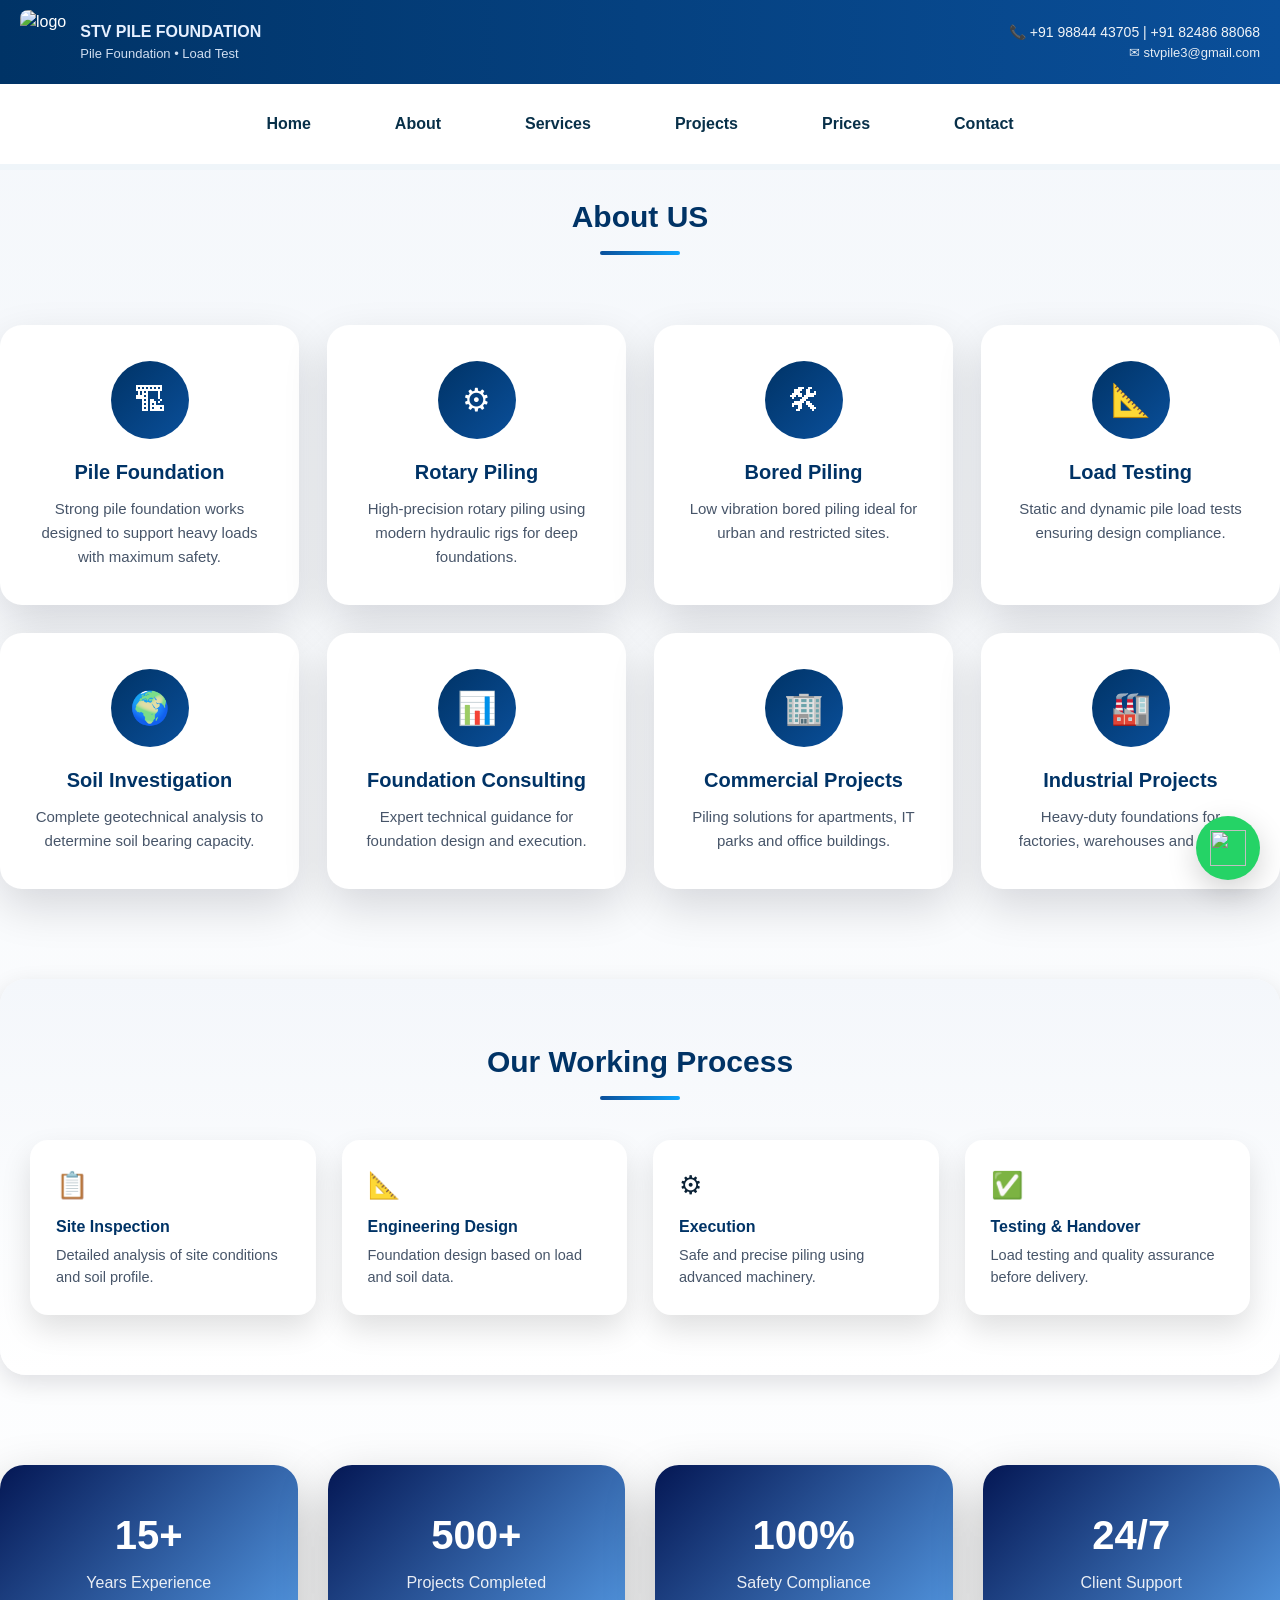
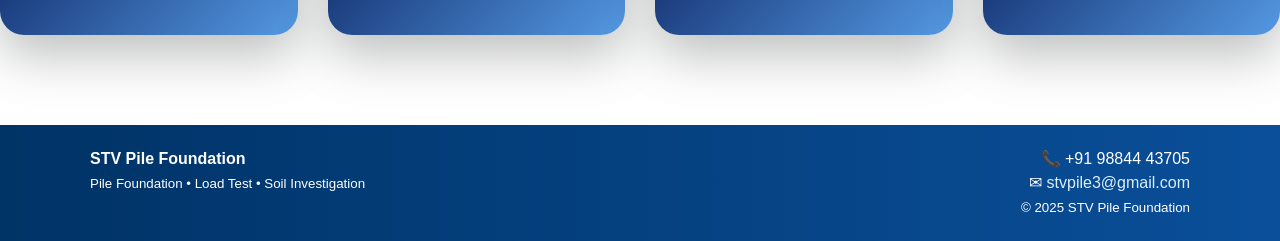
==== about.html @ ae565e9f "Add files via upload" ====
<!DOCTYPE html>
<html lang="en">
<head>
<meta charset="utf-8" />
<meta name="viewport" content="width=device-width,initial-scale=1" />
<title>STV Pile Foundation — Home</title>

<style>
  /* -------- Theme & Reset -------- */
:root{
    --blue-900:#003366;
    --blue-700:#0a4f9a;
    --accent:#0ea5ff;
    --muted:#f4f7fb;
    --card:#ffffff;
    --shadow: 0 8px 24px rgba(2,6,23,0.12);
  }
  *{box-sizing:border-box;margin:0;padding:0}
  body{font-family:Inter, Arial, sans-serif;background:linear-gradient(180deg,var(--muted),#fff);color:#0b2236;line-height:1.5;}
  a{color:inherit}

  /* -------- Topbar & Header (shared) -------- */
  .topbar{
    background:linear-gradient(90deg,var(--blue-900),var(--blue-700));
    color:white;
    padding:10px 20px;
    display:flex;
    justify-content:space-between;
    align-items:center;
    gap:20px;
    box-shadow:var(--shadow);
  }
  .top-left{display:flex;align-items:center;gap:14px}
  .logo{height:64px;width:auto;border-radius:8px;object-fit:contain}
  .top-contact{font-size:14px;opacity:0.95}
  header {
    background:white;
    display:flex;
    flex-direction:row;
    align-items:center;
    justify-content:center;   /* Spread items */
    padding:18px 20px;
    box-shadow:0 6px 0px rgba(139, 205, 221, 0.06);
    gap: 60px;
}

/* COMMON CLASS FOR ALL OTHER HEADERS */
.ab, .se, .pe, .po, .co {
    background:#fafafa;
    display:flex;
    flex-direction:row;
    align-items:center;
    justify-content:left;
    padding:18px 0px;
    box-shadow:0 6px 0px rgba(0,0,0,0.06);
    /* gap: 60px; */
    /* width: calc(100% - 100px); */
    margin: 0 auto; /* centers content */
}


  header .brand { text-align:center; margin-bottom:12px }
  h1{font-size:24px;color:var(--blue-900);letter-spacing:0.4px}
  p.lead{color:#3b556b;margin-top:6px}

  nav.mainnav{display:flex;gap:18px;flex-wrap:wrap}
  nav.mainnav a{
    text-decoration:none;padding:10px 12px;border-radius:8px;font-weight:600;color:#083049;
    transition:all .22s ease;
  }
  nav.mainnav a:hover{background:linear-gradient(90deg,var(--blue-700),var(--blue-900));color:white;box-shadow:0 8px 20px rgba(3,30,66,0.12)}
  /* nav.mainnav a.active{background:var(--blue-900);color:white} */

  /* -------- Footer (shared) -------- */
  footer{background:linear-gradient(90deg,var(--blue-900),var(--blue-700));color:white;padding:22px 18px;margin-top:36px}
  footer .wrap{max-width:1100px;margin:auto;display:flex;justify-content:space-between;gap:20px;flex-wrap:wrap}
  footer a{color:#dbeeff;text-decoration:none}

  /* -------- WhatsApp floating -------- */
  .wa{
    position:fixed;right:20px;bottom:20px;width:64px;height:64px;border-radius:50%;
    display:flex;align-items:center;justify-content:center;background:#25D366;box-shadow:0 10px 30px rgba(0,0,0,0.18);z-index:60;transition:transform .2s;
  }
  .wa:hover{transform:translateY(-6px)}
  .wa img{width:36px;height:36px}

  /* -------- Responsive -------- */
  @media (max-width:880px){
    .hero-overlay{max-width:85%}
    .projects-preview{grid-template-columns:1fr}
    .project-large{height:180px}
  }

  /* -------- small animations -------- */
  .fade-in{opacity:0;transform:translateY(8px);animation:fadeIn .7s forwards}
  @keyframes fadeIn{to{opacity:1;transform:none}}
/* ===== ADVANCED SERVICES PAGE ===== */
.services-hero{
  text-align:center;
  padding: 30px ;
}
.services-hero h2{
  font-size:30px;
  color:var(--blue-900);
}
.services-hero p{
  /* margin-top:12px; */
  font-size:14px;
  color:#475569;
  max-width:700px;
  margin-inline:auto;
}

.services-grid{
  display:grid;
  grid-template-columns:repeat(auto-fit,minmax(250px,1fr));
  gap:28px;
  margin-top:0px;
}

.service-card{
  background:#fff;
  padding:36px 28px;
  border-radius:22px;
  text-align:center;
  box-shadow:0 18px 45px rgba(2,6,23,0.14);
  transition:.4s ease;
}
.service-card:hover{
  transform:translateY(-16px);
  box-shadow:0 30px 70px rgba(2,6,23,0.25);
}

.service-icon{
  width:78px;
  height:78px;
  margin:auto;
  border-radius:50%;
  background:linear-gradient(135deg,var(--blue-900),var(--blue-700));
  display:flex;
  align-items:center;
  justify-content:center;
  font-size:32px;
  color:#fff;
  margin-bottom:18px;
}

.service-card h3{
  font-size:20px;
  color:var(--blue-900);
  margin-bottom:10px;
}
.service-card p{
  font-size:15px;
  color:#475569;
  line-height:1.6;
}
.line{
  width:80px;
  height:4px;
  background:linear-gradient(90deg,#0a4f9a,#0ea5ff);
  margin:12px auto 40px;
  border-radius:10px;
}

/* ===== PROCESS ===== */
.process{
  margin-top:90px;
  background:linear-gradient(180deg,#f4f7fb,#ffffff);
  padding:60px 30px;
  border-radius:26px;
  box-shadow:var(--shadow);
}
.process h3{
  text-align:center;
  font-size:30px;
  color:var(--blue-900);
}
.process-steps{
  display:grid;
  grid-template-columns:repeat(auto-fit,minmax(220px,1fr));
  gap:26px;
  margin-top:40px;
}
.step{
  background:#fff;
  padding:26px;
  border-radius:18px;
  box-shadow:0 14px 30px rgba(0,0,0,.12);
}
.step span{
  font-size:26px;
}
.step h4{
  margin-top:10px;
  color:var(--blue-900);
}
.step p{
  font-size:14.5px;
  margin-top:6px;
  color:#475569;
}

/* ===== STATS ===== */
.stats{
  margin:90px 0;
  display:grid;
  grid-template-columns:repeat(auto-fit,minmax(200px,1fr));
  gap:30px;
  text-align:center;
}
.stat{
  background:linear-gradient(135deg,#041754,#5499e3);
  color:#fff;
  padding:40px 20px;
  border-radius:24px;
  box-shadow:0 20px 50px rgba(0,0,0,.25);
}
.stat h2{
  font-size:40px;
}
.stat p{
  margin-top:6px;
  opacity:.9;
}

</style>
</head>

<body>

 <!-- Topbar -->
  <div class="topbar">
    <div class="top-left">
      <img class="logo" src="Images/logo.png" alt="logo">
      <div style="color:#e6f0ff">
        <div style="font-weight:700">STV PILE FOUNDATION</div>
        <div style="font-size:13px;opacity:.9">Pile Foundation • Load Test</div>
      </div>
    </div>

    <div class="top-contact" style="text-align:right">
      <div>📞 +91 98844 43705 | +91 82486 88068</div>
      <div style="font-size:13px;opacity:.95">✉ stvpile3@gmail.com</div>
    </div>
  </div>

<!-- HEADER -->
<header>
  <nav class="mainnav"><a href="stv.html">Home</a></nav>
  <nav class="mainnav"><a href="about.html">About</a></nav>
  <nav class="mainnav"><a href="service.html">Services</a></nav>
  <nav class="mainnav"><a href="project.html">Projects</a></nav>
  <nav class="mainnav"><a href="price.html">Prices</a></nav>
  <nav class="mainnav"><a href="contact.html">Contact</a></nav>
</header>

<main class="main">

  <section class="services-hero">
    <h2>About US</h2>
    <div class="line"></div>
  
  </section>

  <section class="services-grid">
    <div class="service-card">
      <div class="service-icon">🏗</div>
      <h3>Pile Foundation</h3>
      <p>Strong pile foundation works designed to support heavy loads
      with maximum safety.</p>
    </div>

    <div class="service-card">
      <div class="service-icon">⚙</div>
      <h3>Rotary Piling</h3>
      <p>High-precision rotary piling using modern hydraulic rigs
      for deep foundations.</p>
    </div>

    <div class="service-card">
      <div class="service-icon">🛠</div>
      <h3>Bored Piling</h3>
      <p>Low vibration bored piling ideal for urban and restricted sites.</p>
    </div>

    <div class="service-card">
      <div class="service-icon">📐</div>
      <h3>Load Testing</h3>
      <p>Static and dynamic pile load tests ensuring design compliance.</p>
    </div>

    <div class="service-card">
      <div class="service-icon">🌍</div>
      <h3>Soil Investigation</h3>
      <p>Complete geotechnical analysis to determine soil bearing capacity.</p>
    </div>

    <div class="service-card">
      <div class="service-icon">📊</div>
      <h3>Foundation Consulting</h3>
      <p>Expert technical guidance for foundation design and execution.</p>
    </div>

    <div class="service-card">
      <div class="service-icon">🏢</div>
      <h3>Commercial Projects</h3>
      <p>Piling solutions for apartments, IT parks and office buildings.</p>
    </div>

    <div class="service-card">
      <div class="service-icon">🏭</div>
      <h3>Industrial Projects</h3>
      <p>Heavy-duty foundations for factories, warehouses and plants.</p>
    </div>
  </section>

  <section class="process">
    <h3>Our Working Process</h3>
    <div class="line"></div>
    <div class="process-steps">
      <div class="step">
        <span>📋</span>
        <h4>Site Inspection</h4>
        <p>Detailed analysis of site conditions and soil profile.</p>
      </div>
      <div class="step">
        <span>📐</span>
        <h4>Engineering Design</h4>
        <p>Foundation design based on load and soil data.</p>
      </div>
      <div class="step">
        <span>⚙</span>
        <h4>Execution</h4>
        <p>Safe and precise piling using advanced machinery.</p>
      </div>
      <div class="step">
        <span>✅</span>
        <h4>Testing & Handover</h4>
        <p>Load testing and quality assurance before delivery.</p>
      </div>
    </div>
  </section>

  <section class="stats">
    <div class="stat">
      <h2>15+</h2>
      <p>Years Experience</p>
    </div>
    <div class="stat">
      <h2>500+</h2>
      <p>Projects Completed</p>
    </div>
    <div class="stat">
      <h2>100%</h2>
      <p>Safety Compliance</p>
    </div>
    <div class="stat">
      <h2>24/7</h2>
      <p>Client Support</p>
    </div>
  </section>


</main>


<!-- FOOTER -->
<footer>
  <div class="wrap">
    <div>
      <strong>STV Pile Foundation</strong><br>
      <small>Pile Foundation • Load Test • Soil Investigation</small>
    </div>
    <div style="text-align:right">
      📞 +91 98844 43705<br>
      ✉ <a href="mailto:stvpile3@gmail.com">stvpile3@gmail.com</a><br>
      <small>© 2025 STV Pile Foundation</small>
    </div>
  </div>
</footer>

<!-- WHATSAPP -->
<a class="wa" href="https://wa.me/919884443705" target="_blank">
  <img src="https://upload.wikimedia.org/wikipedia/commons/6/6b/WhatsApp.svg">
</a>

</body>
</html>
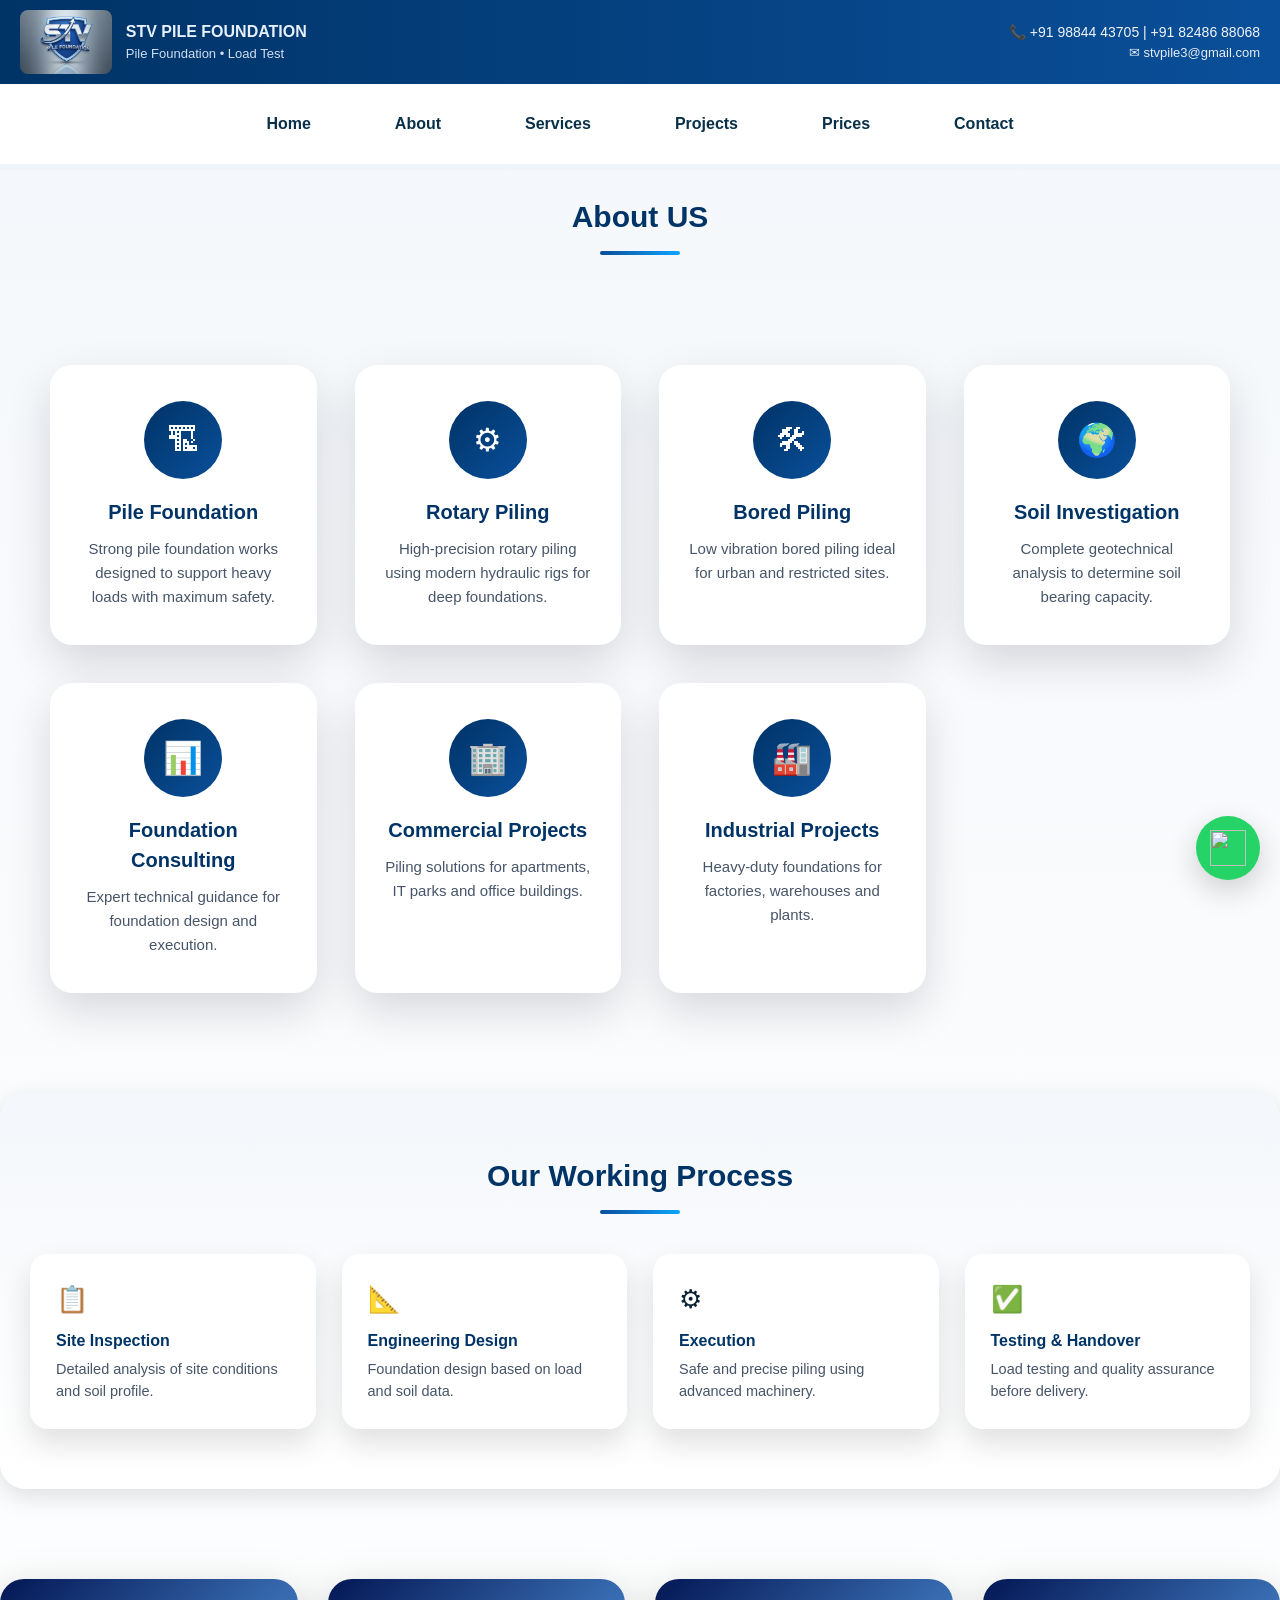
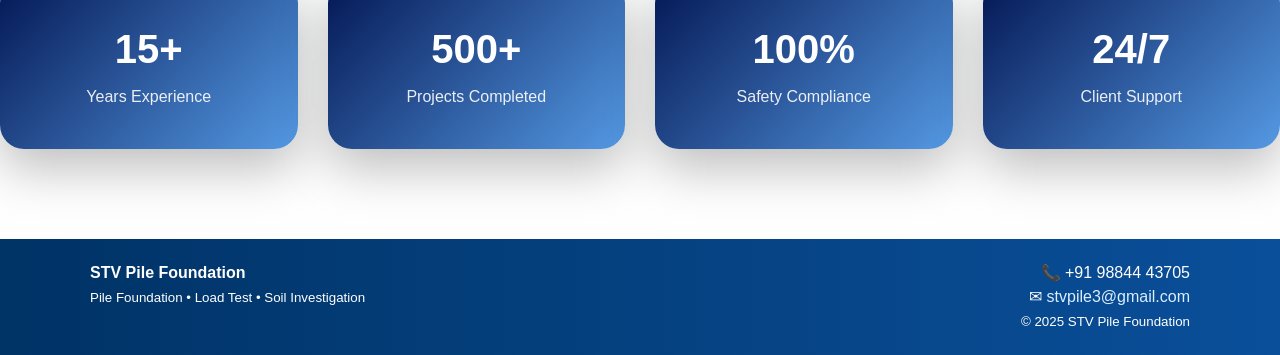
==== commit 2194828b: "final" ====
--- a/about.html
+++ b/about.html
@@ -113,9 +113,12 @@
 
 .services-grid{
   display:grid;
-  grid-template-columns:repeat(auto-fit,minmax(250px,1fr));
-  gap:28px;
   margin-top:0px;
+  max-width:1200px;
+  margin:30px auto;
+  grid-template-columns:repeat(auto-fit,minmax(220px,1fr));
+  gap:38px;
+  padding:10px;
 }
 
 .service-card{
@@ -232,7 +235,7 @@
  <!-- Topbar -->
   <div class="topbar">
     <div class="top-left">
-      <img class="logo" src="Images/logo.png" alt="logo">
+      <img class="logo" src="logo.png" alt="logo">
       <div style="color:#e6f0ff">
         <div style="font-weight:700">STV PILE FOUNDATION</div>
         <div style="font-size:13px;opacity:.9">Pile Foundation • Load Test</div>
@@ -247,7 +250,7 @@
 
 <!-- HEADER -->
 <header>
-  <nav class="mainnav"><a href="stv.html">Home</a></nav>
+  <nav class="mainnav"><a href="index.html">Home</a></nav>
   <nav class="mainnav"><a href="about.html">About</a></nav>
   <nav class="mainnav"><a href="service.html">Services</a></nav>
   <nav class="mainnav"><a href="project.html">Projects</a></nav>
@@ -282,12 +285,6 @@
       <div class="service-icon">🛠</div>
       <h3>Bored Piling</h3>
       <p>Low vibration bored piling ideal for urban and restricted sites.</p>
-    </div>
-
-    <div class="service-card">
-      <div class="service-icon">📐</div>
-      <h3>Load Testing</h3>
-      <p>Static and dynamic pile load tests ensuring design compliance.</p>
     </div>
 
     <div class="service-card">
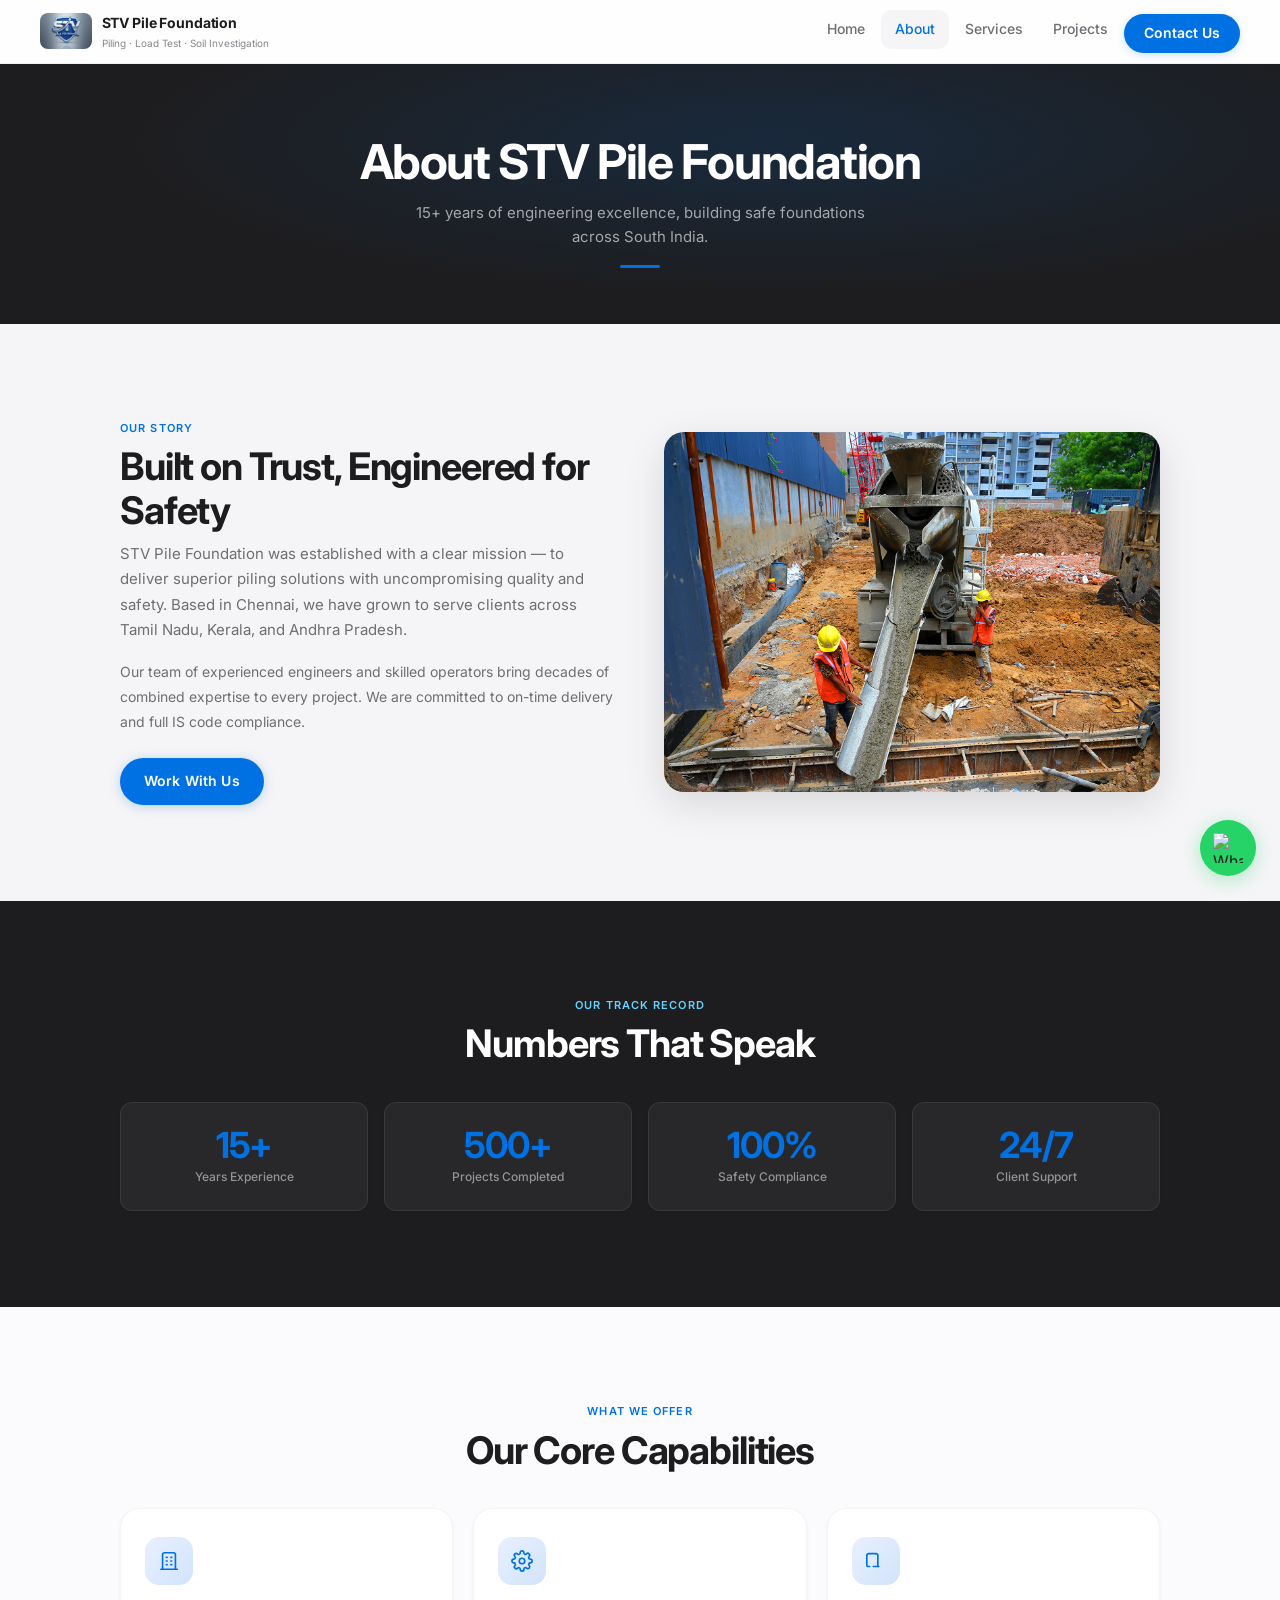
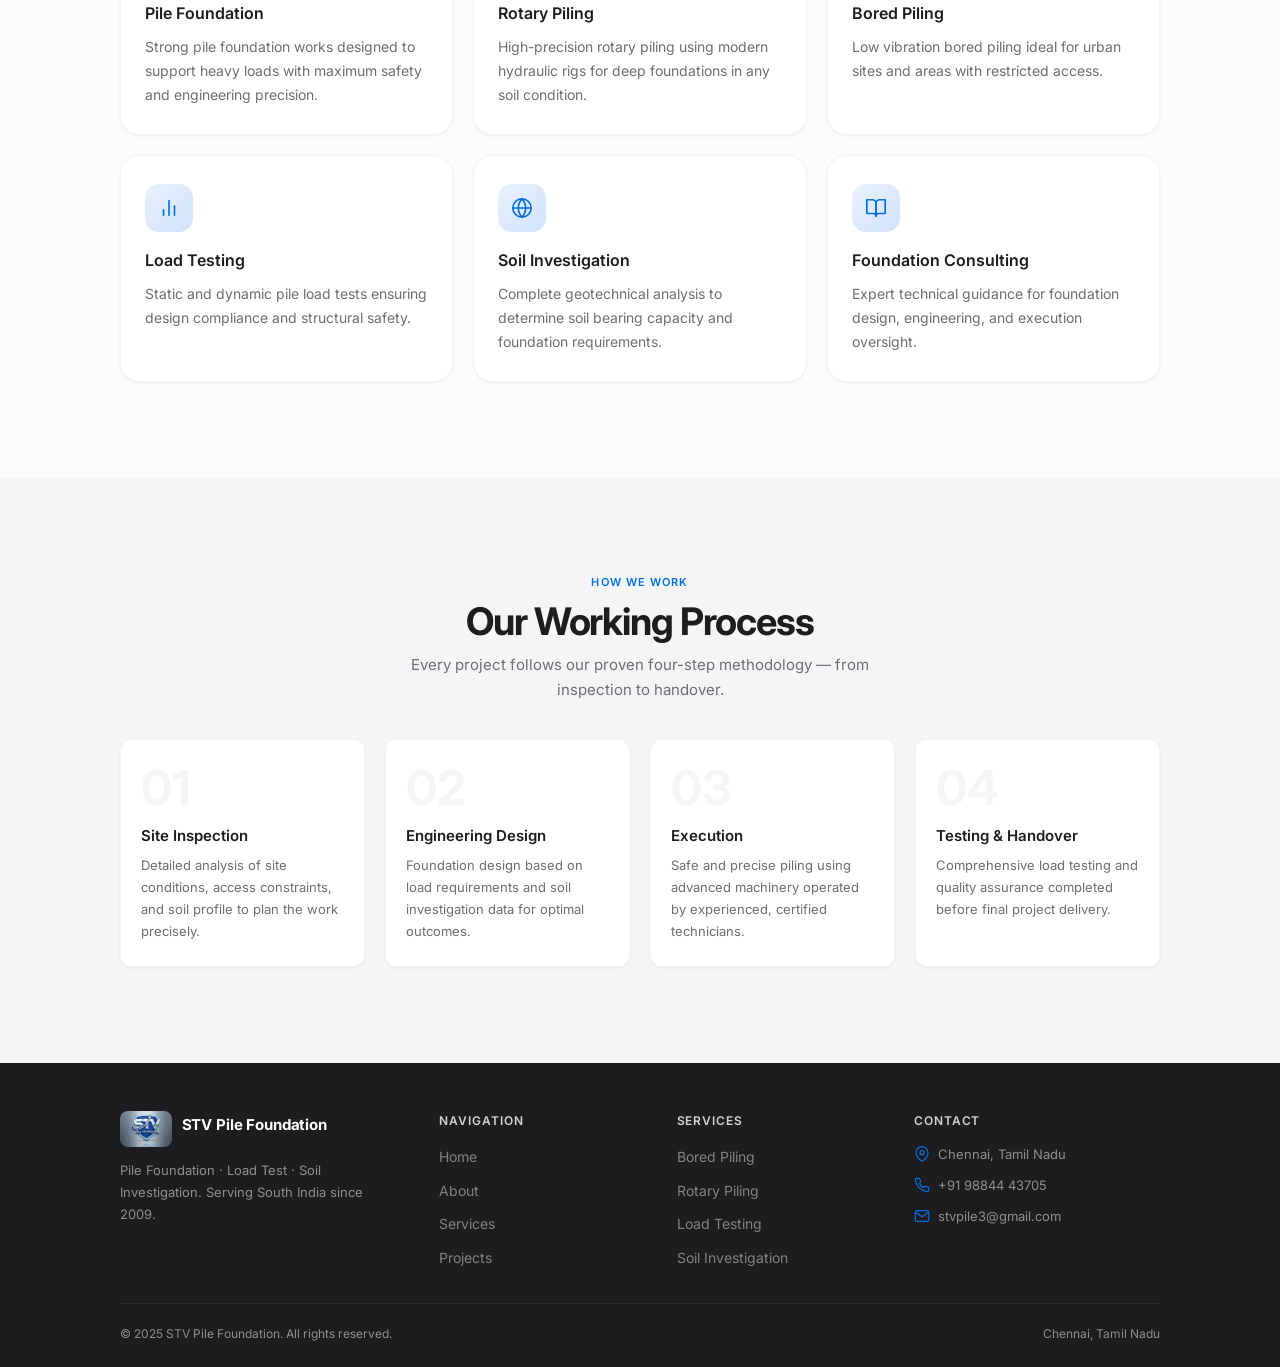
==== commit 292d67ee: "Initial commit" ====
--- a/about.html
+++ b/about.html
@@ -1,386 +1,139 @@
-<!DOCTYPE html>
-<html lang="en">
-<head>
-<meta charset="utf-8" />
-<meta name="viewport" content="width=device-width,initial-scale=1" />
-<title>STV Pile Foundation — Home</title>
-
-<style>
-  /* -------- Theme & Reset -------- */
-:root{
-    --blue-900:#003366;
-    --blue-700:#0a4f9a;
-    --accent:#0ea5ff;
-    --muted:#f4f7fb;
-    --card:#ffffff;
-    --shadow: 0 8px 24px rgba(2,6,23,0.12);
-  }
-  *{box-sizing:border-box;margin:0;padding:0}
-  body{font-family:Inter, Arial, sans-serif;background:linear-gradient(180deg,var(--muted),#fff);color:#0b2236;line-height:1.5;}
-  a{color:inherit}
-
-  /* -------- Topbar & Header (shared) -------- */
-  .topbar{
-    background:linear-gradient(90deg,var(--blue-900),var(--blue-700));
-    color:white;
-    padding:10px 20px;
-    display:flex;
-    justify-content:space-between;
-    align-items:center;
-    gap:20px;
-    box-shadow:var(--shadow);
-  }
-  .top-left{display:flex;align-items:center;gap:14px}
-  .logo{height:64px;width:auto;border-radius:8px;object-fit:contain}
-  .top-contact{font-size:14px;opacity:0.95}
-  header {
-    background:white;
-    display:flex;
-    flex-direction:row;
-    align-items:center;
-    justify-content:center;   /* Spread items */
-    padding:18px 20px;
-    box-shadow:0 6px 0px rgba(139, 205, 221, 0.06);
-    gap: 60px;
-}
-
-/* COMMON CLASS FOR ALL OTHER HEADERS */
-.ab, .se, .pe, .po, .co {
-    background:#fafafa;
-    display:flex;
-    flex-direction:row;
-    align-items:center;
-    justify-content:left;
-    padding:18px 0px;
-    box-shadow:0 6px 0px rgba(0,0,0,0.06);
-    /* gap: 60px; */
-    /* width: calc(100% - 100px); */
-    margin: 0 auto; /* centers content */
-}
-
-
-  header .brand { text-align:center; margin-bottom:12px }
-  h1{font-size:24px;color:var(--blue-900);letter-spacing:0.4px}
-  p.lead{color:#3b556b;margin-top:6px}
-
-  nav.mainnav{display:flex;gap:18px;flex-wrap:wrap}
-  nav.mainnav a{
-    text-decoration:none;padding:10px 12px;border-radius:8px;font-weight:600;color:#083049;
-    transition:all .22s ease;
-  }
-  nav.mainnav a:hover{background:linear-gradient(90deg,var(--blue-700),var(--blue-900));color:white;box-shadow:0 8px 20px rgba(3,30,66,0.12)}
-  /* nav.mainnav a.active{background:var(--blue-900);color:white} */
-
-  /* -------- Footer (shared) -------- */
-  footer{background:linear-gradient(90deg,var(--blue-900),var(--blue-700));color:white;padding:22px 18px;margin-top:36px}
-  footer .wrap{max-width:1100px;margin:auto;display:flex;justify-content:space-between;gap:20px;flex-wrap:wrap}
-  footer a{color:#dbeeff;text-decoration:none}
-
-  /* -------- WhatsApp floating -------- */
-  .wa{
-    position:fixed;right:20px;bottom:20px;width:64px;height:64px;border-radius:50%;
-    display:flex;align-items:center;justify-content:center;background:#25D366;box-shadow:0 10px 30px rgba(0,0,0,0.18);z-index:60;transition:transform .2s;
-  }
-  .wa:hover{transform:translateY(-6px)}
-  .wa img{width:36px;height:36px}
-
-  /* -------- Responsive -------- */
-  @media (max-width:880px){
-    .hero-overlay{max-width:85%}
-    .projects-preview{grid-template-columns:1fr}
-    .project-large{height:180px}
-  }
-
-  /* -------- small animations -------- */
-  .fade-in{opacity:0;transform:translateY(8px);animation:fadeIn .7s forwards}
-  @keyframes fadeIn{to{opacity:1;transform:none}}
-/* ===== ADVANCED SERVICES PAGE ===== */
-.services-hero{
-  text-align:center;
-  padding: 30px ;
-}
-.services-hero h2{
-  font-size:30px;
-  color:var(--blue-900);
-}
-.services-hero p{
-  /* margin-top:12px; */
-  font-size:14px;
-  color:#475569;
-  max-width:700px;
-  margin-inline:auto;
-}
-
-.services-grid{
-  display:grid;
-  margin-top:0px;
-  max-width:1200px;
-  margin:30px auto;
-  grid-template-columns:repeat(auto-fit,minmax(220px,1fr));
-  gap:38px;
-  padding:10px;
-}
-
-.service-card{
-  background:#fff;
-  padding:36px 28px;
-  border-radius:22px;
-  text-align:center;
-  box-shadow:0 18px 45px rgba(2,6,23,0.14);
-  transition:.4s ease;
-}
-.service-card:hover{
-  transform:translateY(-16px);
-  box-shadow:0 30px 70px rgba(2,6,23,0.25);
-}
-
-.service-icon{
-  width:78px;
-  height:78px;
-  margin:auto;
-  border-radius:50%;
-  background:linear-gradient(135deg,var(--blue-900),var(--blue-700));
-  display:flex;
-  align-items:center;
-  justify-content:center;
-  font-size:32px;
-  color:#fff;
-  margin-bottom:18px;
-}
-
-.service-card h3{
-  font-size:20px;
-  color:var(--blue-900);
-  margin-bottom:10px;
-}
-.service-card p{
-  font-size:15px;
-  color:#475569;
-  line-height:1.6;
-}
-.line{
-  width:80px;
-  height:4px;
-  background:linear-gradient(90deg,#0a4f9a,#0ea5ff);
-  margin:12px auto 40px;
-  border-radius:10px;
-}
-
-/* ===== PROCESS ===== */
-.process{
-  margin-top:90px;
-  background:linear-gradient(180deg,#f4f7fb,#ffffff);
-  padding:60px 30px;
-  border-radius:26px;
-  box-shadow:var(--shadow);
-}
-.process h3{
-  text-align:center;
-  font-size:30px;
-  color:var(--blue-900);
-}
-.process-steps{
-  display:grid;
-  grid-template-columns:repeat(auto-fit,minmax(220px,1fr));
-  gap:26px;
-  margin-top:40px;
-}
-.step{
-  background:#fff;
-  padding:26px;
-  border-radius:18px;
-  box-shadow:0 14px 30px rgba(0,0,0,.12);
-}
-.step span{
-  font-size:26px;
-}
-.step h4{
-  margin-top:10px;
-  color:var(--blue-900);
-}
-.step p{
-  font-size:14.5px;
-  margin-top:6px;
-  color:#475569;
-}
-
-/* ===== STATS ===== */
-.stats{
-  margin:90px 0;
-  display:grid;
-  grid-template-columns:repeat(auto-fit,minmax(200px,1fr));
-  gap:30px;
-  text-align:center;
-}
-.stat{
-  background:linear-gradient(135deg,#041754,#5499e3);
-  color:#fff;
-  padding:40px 20px;
-  border-radius:24px;
-  box-shadow:0 20px 50px rgba(0,0,0,.25);
-}
-.stat h2{
-  font-size:40px;
-}
-.stat p{
-  margin-top:6px;
-  opacity:.9;
-}
-
-</style>
-</head>
-
-<body>
-
- <!-- Topbar -->
-  <div class="topbar">
-    <div class="top-left">
-      <img class="logo" src="logo.png" alt="logo">
-      <div style="color:#e6f0ff">
-        <div style="font-weight:700">STV PILE FOUNDATION</div>
-        <div style="font-size:13px;opacity:.9">Pile Foundation • Load Test</div>
-      </div>
-    </div>
-
-    <div class="top-contact" style="text-align:right">
-      <div>📞 +91 98844 43705 | +91 82486 88068</div>
-      <div style="font-size:13px;opacity:.95">✉ stvpile3@gmail.com</div>
-    </div>
-  </div>
-
-<!-- HEADER -->
-<header>
-  <nav class="mainnav"><a href="index.html">Home</a></nav>
-  <nav class="mainnav"><a href="about.html">About</a></nav>
-  <nav class="mainnav"><a href="service.html">Services</a></nav>
-  <nav class="mainnav"><a href="project.html">Projects</a></nav>
-  <nav class="mainnav"><a href="price.html">Prices</a></nav>
-  <nav class="mainnav"><a href="contact.html">Contact</a></nav>
-</header>
-
-<main class="main">
-
-  <section class="services-hero">
-    <h2>About US</h2>
-    <div class="line"></div>
-  
-  </section>
-
-  <section class="services-grid">
-    <div class="service-card">
-      <div class="service-icon">🏗</div>
-      <h3>Pile Foundation</h3>
-      <p>Strong pile foundation works designed to support heavy loads
-      with maximum safety.</p>
-    </div>
-
-    <div class="service-card">
-      <div class="service-icon">⚙</div>
-      <h3>Rotary Piling</h3>
-      <p>High-precision rotary piling using modern hydraulic rigs
-      for deep foundations.</p>
-    </div>
-
-    <div class="service-card">
-      <div class="service-icon">🛠</div>
-      <h3>Bored Piling</h3>
-      <p>Low vibration bored piling ideal for urban and restricted sites.</p>
-    </div>
-
-    <div class="service-card">
-      <div class="service-icon">🌍</div>
-      <h3>Soil Investigation</h3>
-      <p>Complete geotechnical analysis to determine soil bearing capacity.</p>
-    </div>
-
-    <div class="service-card">
-      <div class="service-icon">📊</div>
-      <h3>Foundation Consulting</h3>
-      <p>Expert technical guidance for foundation design and execution.</p>
-    </div>
-
-    <div class="service-card">
-      <div class="service-icon">🏢</div>
-      <h3>Commercial Projects</h3>
-      <p>Piling solutions for apartments, IT parks and office buildings.</p>
-    </div>
-
-    <div class="service-card">
-      <div class="service-icon">🏭</div>
-      <h3>Industrial Projects</h3>
-      <p>Heavy-duty foundations for factories, warehouses and plants.</p>
-    </div>
-  </section>
-
-  <section class="process">
-    <h3>Our Working Process</h3>
-    <div class="line"></div>
-    <div class="process-steps">
-      <div class="step">
-        <span>📋</span>
-        <h4>Site Inspection</h4>
-        <p>Detailed analysis of site conditions and soil profile.</p>
-      </div>
-      <div class="step">
-        <span>📐</span>
-        <h4>Engineering Design</h4>
-        <p>Foundation design based on load and soil data.</p>
-      </div>
-      <div class="step">
-        <span>⚙</span>
-        <h4>Execution</h4>
-        <p>Safe and precise piling using advanced machinery.</p>
-      </div>
-      <div class="step">
-        <span>✅</span>
-        <h4>Testing & Handover</h4>
-        <p>Load testing and quality assurance before delivery.</p>
-      </div>
-    </div>
-  </section>
-
-  <section class="stats">
-    <div class="stat">
-      <h2>15+</h2>
-      <p>Years Experience</p>
-    </div>
-    <div class="stat">
-      <h2>500+</h2>
-      <p>Projects Completed</p>
-    </div>
-    <div class="stat">
-      <h2>100%</h2>
-      <p>Safety Compliance</p>
-    </div>
-    <div class="stat">
-      <h2>24/7</h2>
-      <p>Client Support</p>
-    </div>
-  </section>
-
-
-</main>
-
-
-<!-- FOOTER -->
-<footer>
-  <div class="wrap">
-    <div>
-      <strong>STV Pile Foundation</strong><br>
-      <small>Pile Foundation • Load Test • Soil Investigation</small>
-    </div>
-    <div style="text-align:right">
-      📞 +91 98844 43705<br>
-      ✉ <a href="mailto:stvpile3@gmail.com">stvpile3@gmail.com</a><br>
-      <small>© 2025 STV Pile Foundation</small>
-    </div>
-  </div>
-</footer>
-
-<!-- WHATSAPP -->
-<a class="wa" href="https://wa.me/919884443705" target="_blank">
-  <img src="https://upload.wikimedia.org/wikipedia/commons/6/6b/WhatsApp.svg">
-</a>
-
-</body>
-</html>
+<!DOCTYPE html>
+<html lang="en">
+<head>
+<meta charset="utf-8"/>
+<meta name="viewport" content="width=device-width,initial-scale=1"/>
+<title>About STV Pile Foundation | Experienced Piling Contractors Since 2009</title>
+<meta name="description" content="Learn about STV Pile Foundation — 15+ years of expertise in pile foundation, load testing & soil investigation. 500+ projects completed across Tamil Nadu, Kerala & Andhra Pradesh."/>
+<meta name="keywords" content="about STV pile foundation, piling company Chennai, experienced piling contractor, foundation engineering company Tamil Nadu, pile foundation specialists South India"/>
+<meta name="robots" content="index, follow"/>
+<link rel="canonical" href="https://stvpile.in/about.html"/>
+<meta property="og:title" content="About STV Pile Foundation | Experienced Piling Contractors Since 2009"/>
+<meta property="og:description" content="15+ years of expertise in pile foundation, load testing & soil investigation. 500+ projects completed across South India."/>
+<meta property="og:image" content="https://stvpile.in/Images/logo.png"/>
+<meta property="og:url" content="https://stvpile.in/about.html"/>
+<meta property="og:type" content="website"/>
+<link rel="icon" type="image/png" href="Images/logo.png"/>
+<link rel="apple-touch-icon" href="Images/logo.png"/>
+<link rel="preconnect" href="https://fonts.googleapis.com"/>
+<link rel="preconnect" href="https://fonts.gstatic.com" crossorigin/>
+<link rel="stylesheet" href="style.css"/>
+</head>
+<body>
+
+<nav class="navbar">
+  <a href="index.html" class="nav-brand">
+    <img class="nav-logo" src="Images/logo.png" alt="STV Pile Foundation Logo"/>
+    <div><div class="nav-name">STV Pile Foundation</div><div class="nav-sub">Piling · Load Test · Soil Investigation</div></div>
+  </a>
+  <ul class="mainnav" id="mainnav">
+    <li><a href="index.html">Home</a></li>
+    <li><a href="about.html" class="active">About</a></li>
+    <li><a href="service.html">Services</a></li>
+    <li><a href="project.html">Projects</a></li>
+    <li><a href="contact.html" class="nav-cta">Contact Us</a></li>
+  </ul>
+  <button class="mobile-menu-btn" id="menuBtn" aria-label="Toggle menu"><span></span><span></span><span></span></button>
+</nav>
+
+<div class="page-banner">
+  <h1>About STV Pile Foundation</h1>
+  <p>15+ years of engineering excellence, building safe foundations across South India.</p>
+  <div class="banner-line"></div>
+</div>
+
+<!-- About Intro -->
+<section class="section section-alt">
+  <div class="container">
+    <div class="about-grid anim">
+      <div>
+        <div class="section-label">Our Story</div>
+        <h2 class="section-title">Built on Trust, Engineered for Safety</h2>
+        <p class="section-sub" style="max-width:100%">STV Pile Foundation was established with a clear mission — to deliver superior piling solutions with uncompromising quality and safety. Based in Chennai, we have grown to serve clients across Tamil Nadu, Kerala, and Andhra Pradesh.</p>
+        <p style="margin-top:16px;color:var(--text-2);font-size:14px;line-height:1.8">Our team of experienced engineers and skilled operators bring decades of combined expertise to every project. We are committed to on-time delivery and full IS code compliance.</p>
+        <div style="margin-top:24px">
+          <a href="contact.html" class="btn btn-primary">Work With Us</a>
+        </div>
+      </div>
+      <div class="about-img">
+        <img src="imgg1.jpg" alt="STV Pile Foundation team at work on a piling project site"/>
+      </div>
+    </div>
+  </div>
+</section>
+
+<!-- Stats -->
+<section class="section section-dark">
+  <div class="container">
+    <div class="section-head centered anim">
+      <div class="section-label">Our Track Record</div>
+      <h2 class="section-title">Numbers That Speak</h2>
+    </div>
+    <div class="stats-row">
+      <div class="stat-card anim" style="background:rgba(255,255,255,.05);border-color:rgba(255,255,255,.08)"><div class="num">15+</div><div class="lbl" style="color:rgba(255,255,255,.5)">Years Experience</div></div>
+      <div class="stat-card anim" style="background:rgba(255,255,255,.05);border-color:rgba(255,255,255,.08);animation-delay:.06s"><div class="num">500+</div><div class="lbl" style="color:rgba(255,255,255,.5)">Projects Completed</div></div>
+      <div class="stat-card anim" style="background:rgba(255,255,255,.05);border-color:rgba(255,255,255,.08);animation-delay:.12s"><div class="num">100%</div><div class="lbl" style="color:rgba(255,255,255,.5)">Safety Compliance</div></div>
+      <div class="stat-card anim" style="background:rgba(255,255,255,.05);border-color:rgba(255,255,255,.08);animation-delay:.18s"><div class="num">24/7</div><div class="lbl" style="color:rgba(255,255,255,.5)">Client Support</div></div>
+    </div>
+  </div>
+</section>
+
+<!-- Capabilities -->
+<section class="section">
+  <div class="container">
+    <div class="section-head centered anim">
+      <div class="section-label">What We Offer</div>
+      <h2 class="section-title">Our Core Capabilities</h2>
+    </div>
+    <div class="services-grid">
+      <div class="service-card anim"><div class="svc-icon"><svg viewBox="0 0 24 24"><path d="M3 21h18M9 8h1M9 12h1M9 16h1M14 8h1M14 12h1M14 16h1M5 21V5a2 2 0 012-2h10a2 2 0 012 2v16"/></svg></div><h3>Pile Foundation</h3><p>Strong pile foundation works designed to support heavy loads with maximum safety and engineering precision.</p></div>
+      <div class="service-card anim" style="animation-delay:.05s"><div class="svc-icon"><svg viewBox="0 0 24 24"><circle cx="12" cy="12" r="3"/><path d="M19.4 15a1.65 1.65 0 00.33 1.82l.06.06a2 2 0 010 2.83 2 2 0 01-2.83 0l-.06-.06a1.65 1.65 0 00-1.82-.33 1.65 1.65 0 00-1 1.51V21a2 2 0 01-4 0v-.09A1.65 1.65 0 009 19.4a1.65 1.65 0 00-1.82.33l-.06.06a2 2 0 01-2.83-2.83l.06-.06A1.65 1.65 0 004.68 15a1.65 1.65 0 00-1.51-1H3a2 2 0 010-4h.09A1.65 1.65 0 004.6 9a1.65 1.65 0 00-.33-1.82l-.06-.06a2 2 0 012.83-2.83l.06.06A1.65 1.65 0 009 4.68a1.65 1.65 0 001-1.51V3a2 2 0 014 0v.09a1.65 1.65 0 001 1.51 1.65 1.65 0 001.82-.33l.06-.06a2 2 0 012.83 2.83l-.06.06A1.65 1.65 0 0019.4 9a1.65 1.65 0 001.51 1H21a2 2 0 010 4h-.09a1.65 1.65 0 00-1.51 1z"/></svg></div><h3>Rotary Piling</h3><p>High-precision rotary piling using modern hydraulic rigs for deep foundations in any soil condition.</p></div>
+      <div class="service-card anim" style="animation-delay:.1s"><div class="svc-icon"><svg viewBox="0 0 24 24"><path d="M14 18V6a2 2 0 00-2-2H4a2 2 0 00-2 2v11a1 1 0 001 1h2"/><path d="M15 18H9"/></svg></div><h3>Bored Piling</h3><p>Low vibration bored piling ideal for urban sites and areas with restricted access.</p></div>
+      <div class="service-card anim" style="animation-delay:.15s"><div class="svc-icon"><svg viewBox="0 0 24 24"><line x1="18" y1="20" x2="18" y2="10"/><line x1="12" y1="20" x2="12" y2="4"/><line x1="6" y1="20" x2="6" y2="14"/></svg></div><h3>Load Testing</h3><p>Static and dynamic pile load tests ensuring design compliance and structural safety.</p></div>
+      <div class="service-card anim" style="animation-delay:.2s"><div class="svc-icon"><svg viewBox="0 0 24 24"><circle cx="12" cy="12" r="10"/><line x1="2" y1="12" x2="22" y2="12"/><path d="M12 2a15.3 15.3 0 014 10 15.3 15.3 0 01-4 10 15.3 15.3 0 01-4-10 15.3 15.3 0 014-10z"/></svg></div><h3>Soil Investigation</h3><p>Complete geotechnical analysis to determine soil bearing capacity and foundation requirements.</p></div>
+      <div class="service-card anim" style="animation-delay:.25s"><div class="svc-icon"><svg viewBox="0 0 24 24"><path d="M2 3h6a4 4 0 014 4v14a3 3 0 00-3-3H2z"/><path d="M22 3h-6a4 4 0 00-4 4v14a3 3 0 013-3h7z"/></svg></div><h3>Foundation Consulting</h3><p>Expert technical guidance for foundation design, engineering, and execution oversight.</p></div>
+    </div>
+  </div>
+</section>
+
+<!-- Process -->
+<section class="section section-alt">
+  <div class="container">
+    <div class="section-head centered anim">
+      <div class="section-label">How We Work</div>
+      <h2 class="section-title">Our Working Process</h2>
+      <p class="section-sub">Every project follows our proven four-step methodology — from inspection to handover.</p>
+    </div>
+    <div class="steps-grid">
+      <div class="step-card anim"><div class="step-num">01</div><h4>Site Inspection</h4><p>Detailed analysis of site conditions, access constraints, and soil profile to plan the work precisely.</p></div>
+      <div class="step-card anim" style="animation-delay:.06s"><div class="step-num">02</div><h4>Engineering Design</h4><p>Foundation design based on load requirements and soil investigation data for optimal outcomes.</p></div>
+      <div class="step-card anim" style="animation-delay:.12s"><div class="step-num">03</div><h4>Execution</h4><p>Safe and precise piling using advanced machinery operated by experienced, certified technicians.</p></div>
+      <div class="step-card anim" style="animation-delay:.18s"><div class="step-num">04</div><h4>Testing & Handover</h4><p>Comprehensive load testing and quality assurance completed before final project delivery.</p></div>
+    </div>
+  </div>
+</section>
+
+<!-- Footer -->
+<footer>
+  <div class="container">
+    <div class="footer-grid">
+      <div class="footer-brand"><div class="nav-brand" style="margin-bottom:12px"><img class="nav-logo" src="Images/logo.png" alt="STV Logo"/><div><div class="nav-name">STV Pile Foundation</div></div></div><p>Pile Foundation · Load Test · Soil Investigation. Serving South India since 2009.</p></div>
+      <div><h4>Navigation</h4><ul class="footer-links"><li><a href="index.html">Home</a></li><li><a href="about.html">About</a></li><li><a href="service.html">Services</a></li><li><a href="project.html">Projects</a></li></ul></div>
+      <div><h4>Services</h4><ul class="footer-links"><li><a href="service.html">Bored Piling</a></li><li><a href="service.html">Rotary Piling</a></li><li><a href="service.html">Load Testing</a></li><li><a href="service.html">Soil Investigation</a></li></ul></div>
+      <div><h4>Contact</h4><div class="footer-contact-item"><svg viewBox="0 0 24 24"><path d="M21 10c0 7-9 13-9 13s-9-6-9-13a9 9 0 0118 0z"/><circle cx="12" cy="10" r="3"/></svg><span>Chennai, Tamil Nadu</span></div><div class="footer-contact-item"><svg viewBox="0 0 24 24"><path d="M22 16.92v3a2 2 0 01-2.18 2 19.79 19.79 0 01-8.63-3.07 19.5 19.5 0 01-6-6 19.79 19.79 0 01-3.07-8.67A2 2 0 014.11 2h3a2 2 0 012 1.72 12.84 12.84 0 00.7 2.81 2 2 0 01-.45 2.11L8.09 9.91a16 16 0 006 6l1.27-1.27a2 2 0 012.11-.45 12.84 12.84 0 002.81.7A2 2 0 0122 16.92z"/></svg><span>+91 98844 43705</span></div><div class="footer-contact-item"><svg viewBox="0 0 24 24"><path d="M4 4h16c1.1 0 2 .9 2 2v12c0 1.1-.9 2-2 2H4c-1.1 0-2-.9-2-2V6c0-1.1.9-2 2-2z"/><polyline points="22,6 12,13 2,6"/></svg><a href="mailto:stvpile3@gmail.com" style="color:rgba(255,255,255,.5)">stvpile3@gmail.com</a></div></div>
+    </div>
+    <hr class="footer-divider"/><div class="footer-bottom"><span>© 2025 STV Pile Foundation. All rights reserved.</span><span>Chennai, Tamil Nadu</span></div>
+  </div>
+</footer>
+
+<a class="wa" href="https://wa.me/919884443705" target="_blank" rel="noopener" aria-label="WhatsApp"><img src="https://upload.wikimedia.org/wikipedia/commons/6/6b/WhatsApp.svg" alt="WhatsApp"/></a>
+
+<script>
+const menuBtn=document.getElementById('menuBtn'),mainNav=document.getElementById('mainnav');
+menuBtn.onclick=function(){mainNav.classList.toggle('open');menuBtn.classList.toggle('open')};
+document.querySelectorAll('#mainnav a').forEach(a=>a.addEventListener('click',()=>{mainNav.classList.remove('open');menuBtn.classList.remove('open')}));
+const obs=new IntersectionObserver(e=>e.forEach(x=>{if(x.isIntersecting)x.target.classList.add('visible')}),{threshold:.12});
+document.querySelectorAll('.anim').forEach(el=>obs.observe(el));
+</script>
+</body>
+</html>
--- a/style.css
+++ b/style.css
@@ -0,0 +1,273 @@
+/* STV PILE FOUNDATION — Apple-Inspired Design System */
+@import url('https://fonts.googleapis.com/css2?family=Inter:wght@300;400;500;600;700&display=swap');
+
+*,*::before,*::after{box-sizing:border-box;margin:0;padding:0}
+
+:root{
+  --text:#1d1d1f;--text-2:#6e6e73;--text-3:#86868b;
+  --bg:#fbfbfd;--bg-2:#f5f5f7;--surface:#fff;
+  --accent:#0071e3;--accent-hover:#0077ed;
+  --accent-g:linear-gradient(135deg,#0055d4,#00a0ff);
+  --dark:#1d1d1f;--dark-2:#2d2d2f;
+  --radius:12px;--radius-lg:20px;--radius-xl:24px;
+  --shadow-xs:0 1px 3px rgba(0,0,0,.06);
+  --shadow:0 4px 20px rgba(0,0,0,.08);
+  --shadow-lg:0 12px 40px rgba(0,0,0,.12);
+  --ease:cubic-bezier(.4,0,.2,1);
+  --font:'Inter',-apple-system,BlinkMacSystemFont,'Segoe UI',Roboto,sans-serif;
+}
+
+html{scroll-behavior:smooth;-webkit-font-smoothing:antialiased;-moz-osx-font-smoothing:grayscale}
+body{font-family:var(--font);background:var(--bg);color:var(--text);line-height:1.6;overflow-x:hidden}
+a{color:inherit;text-decoration:none}
+img{max-width:100%;display:block}
+ul{list-style:none}
+
+/* === NAVBAR === */
+.navbar{
+  position:sticky;top:0;z-index:100;
+  background:rgba(255,255,255,.72);backdrop-filter:saturate(180%) blur(20px);-webkit-backdrop-filter:saturate(180%) blur(20px);
+  border-bottom:1px solid rgba(0,0,0,.06);
+  padding:0 20px;display:flex;align-items:center;justify-content:space-between;
+  height:56px;transition:background .3s var(--ease);
+}
+.nav-brand{display:flex;align-items:center;gap:10px}
+.nav-logo{height:36px;width:auto;object-fit:contain;border-radius:8px}
+.nav-name{font-size:14px;font-weight:700;color:var(--text);letter-spacing:-.01em}
+.nav-sub{font-size:10px;color:var(--text-3);font-weight:400;margin-top:1px}
+.mainnav{display:none;flex-direction:column;position:absolute;top:56px;left:0;right:0;background:rgba(255,255,255,.96);backdrop-filter:blur(20px);-webkit-backdrop-filter:blur(20px);padding:8px 16px 16px;border-bottom:1px solid rgba(0,0,0,.08);gap:2px}
+.mainnav.open{display:flex}
+.mainnav a{font-size:15px;font-weight:500;color:var(--text-2);padding:12px 16px;border-radius:10px;transition:all .25s var(--ease);display:block}
+.mainnav a:hover,.mainnav a.active{background:var(--bg-2);color:var(--accent)}
+.nav-cta{background:var(--accent)!important;color:#fff!important;text-align:center;border-radius:20px!important;font-weight:600!important;margin-top:4px}
+.nav-cta:hover{background:var(--accent-hover)!important}
+.mobile-menu-btn{display:flex;flex-direction:column;gap:5px;background:none;border:none;cursor:pointer;padding:8px;width:40px;height:40px;align-items:center;justify-content:center}
+.mobile-menu-btn span{display:block;width:20px;height:1.5px;background:var(--text);border-radius:2px;transition:all .3s var(--ease)}
+.mobile-menu-btn.open span:nth-child(1){transform:translateY(6.5px) rotate(45deg)}
+.mobile-menu-btn.open span:nth-child(2){opacity:0}
+.mobile-menu-btn.open span:nth-child(3){transform:translateY(-6.5px) rotate(-45deg)}
+
+/* === PAGE BANNER === */
+.page-banner{background:var(--dark);color:#fff;text-align:center;padding:60px 20px 48px;position:relative;overflow:hidden}
+.page-banner::before{content:'';position:absolute;inset:0;background:radial-gradient(ellipse at 60% 30%,rgba(0,113,227,.15) 0%,transparent 60%)}
+.page-banner h1{font-size:clamp(28px,6vw,48px);font-weight:700;letter-spacing:-.03em;line-height:1.1;position:relative}
+.page-banner p{margin-top:12px;font-size:15px;color:rgba(255,255,255,.6);max-width:480px;margin-inline:auto;position:relative}
+.banner-line{width:40px;height:3px;background:var(--accent);margin:16px auto 0;border-radius:4px;position:relative}
+
+/* === HERO (Home) === */
+.hero{position:relative;height:100svh;min-height:500px;display:flex;align-items:flex-end;overflow:hidden;background:var(--dark)}
+.hero-slides{position:absolute;inset:0}
+.slide{position:absolute;inset:0;background-size:cover;background-position:center;opacity:0;transition:opacity 1s ease,transform 6s ease;transform:scale(1.03)}
+.slide.show{opacity:1;transform:scale(1)}
+.hero-overlay{position:absolute;inset:0;background:linear-gradient(to top,rgba(0,0,0,.75) 0%,rgba(0,0,0,.2) 50%,rgba(0,0,0,.1) 100%)}
+.hero-content{position:relative;z-index:2;padding:0 20px 60px;width:100%;max-width:1120px;margin:0 auto}
+.hero-tag{display:inline-flex;align-items:center;gap:8px;background:rgba(255,255,255,.1);backdrop-filter:blur(12px);border:1px solid rgba(255,255,255,.15);color:#fff;font-size:12px;font-weight:500;padding:6px 14px;border-radius:20px;margin-bottom:16px}
+.hero-tag span{width:6px;height:6px;border-radius:50%;background:#34c759;display:block}
+.hero h1{font-size:clamp(32px,7vw,64px);font-weight:700;color:#fff;letter-spacing:-.03em;line-height:1.08;max-width:600px;margin-bottom:16px}
+.hero h1 em{font-style:normal;color:#64d2ff}
+.hero p{font-size:15px;color:rgba(255,255,255,.6);max-width:420px;line-height:1.7;margin-bottom:28px}
+.hero-btns{display:flex;gap:12px;flex-wrap:wrap}
+.hero-dots{position:absolute;bottom:20px;left:50%;transform:translateX(-50%);z-index:4;display:flex;gap:6px}
+.dot{width:6px;height:6px;border-radius:50%;background:rgba(255,255,255,.3);cursor:pointer;transition:all .3s}
+.dot.active{background:#fff;width:20px;border-radius:3px}
+.hero-arrows{position:absolute;right:20px;top:50%;transform:translateY(-50%);z-index:4;display:flex;flex-direction:column;gap:8px}
+.arrow-btn{width:40px;height:40px;background:rgba(255,255,255,.12);backdrop-filter:blur(8px);border:1px solid rgba(255,255,255,.15);border-radius:50%;cursor:pointer;color:#fff;font-size:16px;display:flex;align-items:center;justify-content:center;transition:all .25s;user-select:none}
+.arrow-btn:hover{background:rgba(255,255,255,.25);transform:scale(1.05)}
+
+/* === TRUST BAR === */
+.trust-bar{background:var(--surface);border-bottom:1px solid rgba(0,0,0,.06);padding:0 20px}
+.trust-inner{max-width:1120px;margin:0 auto;display:grid;grid-template-columns:1fr 1fr;gap:0}
+.trust-item{display:flex;align-items:center;gap:10px;padding:16px 0;border-bottom:1px solid rgba(0,0,0,.04)}
+.trust-item:nth-child(odd){padding-right:12px}
+.trust-item:nth-child(even){padding-left:12px}
+.trust-icon{width:36px;height:36px;border-radius:10px;background:var(--bg-2);display:flex;align-items:center;justify-content:center;flex-shrink:0}
+.trust-icon svg{width:18px;height:18px;stroke:var(--accent);fill:none;stroke-width:1.8;stroke-linecap:round;stroke-linejoin:round}
+.trust-item strong{display:block;font-size:13px;font-weight:600;color:var(--text)}
+.trust-item .trust-label{font-size:11px;color:var(--text-3)}
+
+/* === SECTIONS === */
+.container{max-width:1120px;margin:0 auto;padding:0 20px}
+.section{padding:60px 0}
+.section-alt{background:var(--bg-2)}
+.section-dark{background:var(--dark);color:#fff}
+.section-dark .section-title{color:#fff}
+.section-dark .section-sub{color:rgba(255,255,255,.5)}
+.section-dark .section-label{color:#64d2ff}
+.section-label{font-size:11px;font-weight:600;letter-spacing:.1em;text-transform:uppercase;color:var(--accent);margin-bottom:8px}
+.section-title{font-size:clamp(24px,4vw,38px);font-weight:700;letter-spacing:-.03em;color:var(--text);line-height:1.15}
+.section-sub{font-size:15px;color:var(--text-2);max-width:480px;margin-top:8px;line-height:1.7}
+.section-head{margin-bottom:36px}
+.section-head.centered{text-align:center}
+.section-head.centered .section-sub{margin-inline:auto}
+
+/* === BUTTONS === */
+.btn{display:inline-flex;align-items:center;justify-content:center;padding:12px 24px;border-radius:24px;font-size:14px;font-weight:600;letter-spacing:.01em;transition:all .3s var(--ease);cursor:pointer;border:none;font-family:var(--font)}
+.btn-primary{background:var(--accent);color:#fff;box-shadow:0 2px 12px rgba(0,113,227,.25)}
+.btn-primary:hover{background:var(--accent-hover);transform:translateY(-1px);box-shadow:0 6px 20px rgba(0,113,227,.35)}
+.btn-outline{background:transparent;color:var(--accent);border:1.5px solid var(--accent)}
+.btn-outline:hover{background:var(--accent);color:#fff}
+.btn-white{background:#fff;color:var(--accent)}
+.btn-white:hover{background:rgba(255,255,255,.9);transform:translateY(-1px)}
+.btn-ghost{background:rgba(255,255,255,.12);backdrop-filter:blur(8px);color:#fff;border:1px solid rgba(255,255,255,.2)}
+.btn-ghost:hover{background:rgba(255,255,255,.2)}
+
+/* === SERVICE CARDS === */
+.services-grid,.mini-cards{display:grid;grid-template-columns:1fr;gap:16px}
+.service-card{background:var(--surface);border-radius:var(--radius-lg);padding:28px 24px;box-shadow:var(--shadow-xs);border:1px solid rgba(0,0,0,.04);transition:all .35s var(--ease);position:relative;overflow:hidden}
+.service-card::before{content:'';position:absolute;top:0;left:0;right:0;height:2px;background:var(--accent-g);transform:scaleX(0);transform-origin:left;transition:transform .4s ease}
+.service-card:hover::before{transform:scaleX(1)}
+.service-card:hover{transform:translateY(-4px);box-shadow:var(--shadow)}
+.svc-icon{width:48px;height:48px;background:linear-gradient(135deg,#e8f0fe,#d2e3fc);border-radius:14px;display:flex;align-items:center;justify-content:center;margin-bottom:16px}
+.svc-icon svg{width:22px;height:22px;stroke:var(--accent);fill:none;stroke-width:1.8;stroke-linecap:round;stroke-linejoin:round}
+.service-card h3{font-size:16px;font-weight:600;color:var(--text);margin-bottom:8px}
+.service-card p{font-size:14px;color:var(--text-2);line-height:1.7}
+
+/* === PROJECT CARDS === */
+.projects-grid{display:grid;grid-template-columns:1fr;gap:16px}
+.project-card{background:var(--surface);border-radius:var(--radius-lg);overflow:hidden;box-shadow:var(--shadow-xs);border:1px solid rgba(0,0,0,.04);transition:all .35s var(--ease)}
+.project-card:hover{transform:translateY(-4px);box-shadow:var(--shadow)}
+.project-img-bg{height:200px;background-size:cover;background-position:center}
+.project-body{padding:20px}
+.project-body h3{font-size:16px;font-weight:600;color:var(--text);margin-bottom:6px}
+.project-body p{font-size:13px;color:var(--text-2);line-height:1.7}
+.project-tag{display:inline-block;margin-top:12px;background:var(--bg-2);color:var(--accent);font-size:11px;font-weight:600;padding:4px 12px;border-radius:16px;letter-spacing:.02em}
+
+/* === STAT CARDS === */
+.stats-row{display:grid;grid-template-columns:repeat(2,1fr);gap:12px;margin-top:36px}
+.stat-card{background:var(--surface);border-radius:var(--radius);padding:24px 16px;text-align:center;box-shadow:var(--shadow-xs);border:1px solid rgba(0,0,0,.04);transition:all .3s var(--ease)}
+.stat-card:hover{transform:translateY(-2px);box-shadow:var(--shadow)}
+.stat-card .num{font-size:36px;font-weight:700;color:var(--accent);letter-spacing:-.03em;line-height:1}
+.stat-card .lbl{font-size:12px;color:var(--text-3);margin-top:4px;font-weight:500}
+
+/* === STEP CARDS === */
+.steps-grid{display:grid;grid-template-columns:1fr;gap:16px;counter-reset:step}
+.step-card{background:var(--surface);border-radius:var(--radius);padding:24px 20px;box-shadow:var(--shadow-xs);border:1px solid rgba(0,0,0,.04);position:relative;transition:all .3s var(--ease);counter-increment:step}
+.step-card:hover{transform:translateY(-4px);box-shadow:var(--shadow)}
+.step-num{font-size:48px;font-weight:700;color:var(--bg-2);line-height:1;margin-bottom:12px}
+.step-card h4{font-size:15px;font-weight:600;color:var(--text);margin-bottom:6px}
+.step-card p{font-size:13px;color:var(--text-2);line-height:1.7}
+
+/* === GLASS CARD === */
+.glass-card{background:rgba(255,255,255,.72);backdrop-filter:blur(16px);-webkit-backdrop-filter:blur(16px);border:1px solid rgba(255,255,255,.6);border-radius:var(--radius-lg);box-shadow:var(--shadow);padding:28px 20px;transition:all .35s var(--ease)}
+.glass-card:hover{transform:translateY(-4px);box-shadow:var(--shadow-lg)}
+
+/* === PROJECTS TEASER (Home) === */
+.projects-teaser{display:grid;grid-template-columns:1fr;gap:16px}
+.proj-main{border-radius:var(--radius-lg);overflow:hidden;position:relative;min-height:240px;box-shadow:var(--shadow)}
+.proj-main img{width:100%;height:100%;object-fit:cover;position:absolute;inset:0}
+.proj-main-overlay{position:absolute;inset:0;background:linear-gradient(to top,rgba(0,0,0,.7) 0%,transparent 55%);display:flex;align-items:flex-end;padding:24px;color:#fff}
+.proj-main-overlay h3{font-size:20px;font-weight:600}
+.proj-main-overlay p{font-size:13px;opacity:.7;margin-top:4px}
+.proj-side{display:flex;flex-direction:column;gap:12px}
+.proj-side-item{background:var(--surface);border-radius:var(--radius);padding:16px;box-shadow:var(--shadow-xs);border:1px solid rgba(0,0,0,.04);display:flex;align-items:center;gap:14px;transition:all .3s var(--ease)}
+.proj-side-item:hover{transform:translateX(4px);box-shadow:var(--shadow)}
+.proj-side-icon{width:42px;height:42px;border-radius:12px;flex-shrink:0;background:linear-gradient(135deg,#e8f0fe,#d2e3fc);display:flex;align-items:center;justify-content:center}
+.proj-side-icon svg{width:20px;height:20px;stroke:var(--accent);fill:none;stroke-width:1.8}
+.proj-side-item strong{display:block;font-size:14px;color:var(--text)}
+.proj-side-item .side-label{font-size:12px;color:var(--text-3)}
+
+/* === CTA === */
+.cta-section{background:var(--accent-g);border-radius:var(--radius-xl);padding:40px 24px;color:#fff;text-align:center;box-shadow:0 12px 40px rgba(0,85,212,.25);position:relative;overflow:hidden}
+.cta-section::before{content:'';position:absolute;top:-60px;right:-60px;width:200px;height:200px;border-radius:50%;background:rgba(255,255,255,.06)}
+.cta-section h2{font-size:clamp(22px,4vw,30px);font-weight:700;letter-spacing:-.02em}
+.cta-section p{opacity:.75;margin-top:8px;font-size:15px}
+.cta-btns{display:flex;gap:12px;flex-wrap:wrap;justify-content:center;margin-top:24px}
+
+/* === CONTACT === */
+.contact-layout{display:grid;grid-template-columns:1fr;gap:28px;align-items:start}
+.info-card{background:var(--surface);border-radius:var(--radius);padding:20px;display:flex;align-items:center;gap:16px;box-shadow:var(--shadow-xs);border:1px solid rgba(0,0,0,.04);margin-bottom:12px;transition:all .3s var(--ease);border-left:3px solid var(--accent)}
+.info-card:hover{transform:translateX(4px);box-shadow:var(--shadow)}
+.info-icon{width:44px;height:44px;flex-shrink:0;border-radius:12px;background:linear-gradient(135deg,#e8f0fe,#d2e3fc);display:flex;align-items:center;justify-content:center}
+.info-icon svg{width:20px;height:20px;stroke:var(--accent);fill:none;stroke-width:1.8;stroke-linecap:round;stroke-linejoin:round}
+.info-text h3{font-size:14px;font-weight:600;color:var(--text);margin-bottom:2px}
+.info-text p,.info-text a{font-size:13px;color:var(--text-2);line-height:1.6}
+.info-text a:hover{color:var(--accent)}
+.contact-panel{background:var(--accent-g);border-radius:var(--radius-lg);padding:32px 24px;color:#fff;position:relative;overflow:hidden}
+.contact-panel::after{content:'';position:absolute;top:-60px;right:-60px;width:180px;height:180px;border-radius:50%;background:rgba(255,255,255,.07)}
+.contact-panel h3{font-size:24px;font-weight:700;margin-bottom:10px}
+.contact-panel p{font-size:14px;opacity:.8;line-height:1.7}
+.check-list{margin-top:20px;display:flex;flex-direction:column;gap:10px}
+.check-list li{font-size:14px;opacity:.9;display:flex;gap:8px;align-items:flex-start;list-style:none}
+.check-list li::before{content:'✓';font-weight:700;color:#7dd3fc;flex-shrink:0}
+.service-coverage{margin-top:16px;background:var(--surface);border-radius:var(--radius);padding:24px;box-shadow:var(--shadow-xs);border:1px solid rgba(0,0,0,.04)}
+.service-coverage h4{font-size:12px;font-weight:600;letter-spacing:.08em;text-transform:uppercase;color:var(--text-3);margin-bottom:12px}
+.coverage-tags{display:flex;gap:8px;flex-wrap:wrap}
+.coverage-tag{background:var(--bg-2);color:var(--accent);font-size:12px;font-weight:600;padding:6px 14px;border-radius:16px}
+
+/* === ABOUT GRID === */
+.about-grid{display:grid;grid-template-columns:1fr;gap:32px;align-items:center}
+.about-img{border-radius:var(--radius-lg);overflow:hidden;box-shadow:var(--shadow-lg)}
+.about-img img{width:100%;height:280px;object-fit:cover}
+
+/* === REGION CARDS === */
+.region-grid{display:grid;grid-template-columns:1fr;gap:16px}
+
+/* === FOOTER === */
+footer{background:var(--dark);color:rgba(255,255,255,.5);padding:48px 0 24px}
+.footer-grid{display:grid;grid-template-columns:1fr;gap:32px;margin-bottom:32px}
+.footer-brand .nav-name{color:#fff;font-size:15px;margin-bottom:8px}
+.footer-brand p{font-size:13px;line-height:1.7;max-width:260px}
+footer h4{color:rgba(255,255,255,.8);font-size:12px;font-weight:600;letter-spacing:.08em;text-transform:uppercase;margin-bottom:14px}
+.footer-links{display:flex;flex-direction:column;gap:8px}
+.footer-links a{font-size:14px;color:rgba(255,255,255,.45);transition:color .25s}
+.footer-links a:hover{color:#fff}
+.footer-contact-item{display:flex;gap:8px;font-size:13px;margin-bottom:10px;align-items:flex-start}
+.footer-contact-item svg{width:16px;height:16px;stroke:var(--accent);fill:none;stroke-width:1.8;flex-shrink:0;margin-top:2px}
+.footer-divider{border:none;border-top:1px solid rgba(255,255,255,.06);margin-bottom:20px}
+.footer-bottom{display:flex;flex-direction:column;gap:4px;font-size:12px;text-align:center}
+
+/* === WHATSAPP FAB === */
+.wa{position:fixed;right:16px;bottom:16px;width:52px;height:52px;border-radius:50%;background:#25D366;display:flex;align-items:center;justify-content:center;box-shadow:0 4px 20px rgba(37,211,102,.35);z-index:999;transition:all .3s var(--ease)}
+.wa:hover{transform:scale(1.1) translateY(-2px);box-shadow:0 8px 28px rgba(37,211,102,.45)}
+.wa img{width:28px;height:28px}
+
+/* === ANIMATIONS === */
+@keyframes fadeUp{from{opacity:0;transform:translateY(20px)}to{opacity:1;transform:translateY(0)}}
+.anim{opacity:0}
+.anim.visible{animation:fadeUp .6s var(--ease) forwards}
+
+/* === TABLET (768px) === */
+@media(min-width:768px){
+  .navbar{padding:0 32px;height:60px}
+  .mainnav{position:absolute;top:60px}
+  .hero-content{padding:0 32px 72px}
+  .hero h1{font-size:clamp(36px,6vw,64px)}
+  .container{padding:0 32px}
+  .section{padding:80px 0}
+  .trust-inner{grid-template-columns:repeat(4,1fr)}
+  .trust-item{border-bottom:none;padding:20px 0}
+  .mini-cards,.services-grid{grid-template-columns:repeat(2,1fr);gap:20px}
+  .projects-grid{grid-template-columns:repeat(2,1fr);gap:20px}
+  .steps-grid{grid-template-columns:repeat(2,1fr);gap:20px}
+  .stats-row{grid-template-columns:repeat(4,1fr);gap:16px}
+  .projects-teaser{grid-template-columns:1.5fr 1fr;gap:20px}
+  .contact-layout{grid-template-columns:1fr 1fr;gap:32px}
+  .about-grid{grid-template-columns:1fr 1fr;gap:48px}
+  .about-img img{height:360px}
+  .region-grid{grid-template-columns:repeat(3,1fr);gap:20px}
+  .footer-grid{grid-template-columns:1.4fr 1fr 1fr 1.2fr;gap:32px}
+  .footer-bottom{flex-direction:row;justify-content:space-between}
+  .cta-section{padding:48px 40px;text-align:left;display:flex;align-items:center;justify-content:space-between;gap:32px}
+  .cta-btns{margin-top:0;justify-content:flex-end}
+  .page-banner{padding:72px 32px 56px}
+}
+
+/* === DESKTOP (1024px) === */
+@media(min-width:1024px){
+  .navbar{padding:0 40px;height:64px}
+  .mainnav{display:flex;flex-direction:row;position:static;background:none;backdrop-filter:none;padding:0;border-bottom:none;gap:2px}
+  .mainnav a{font-size:14px;padding:8px 14px}
+  .nav-cta{padding:8px 20px!important;border-radius:20px!important;box-shadow:0 2px 8px rgba(0,113,227,.2)}
+  .mobile-menu-btn{display:none}
+  .hero-content{padding:0 40px 80px}
+  .container{padding:0 40px}
+  .section{padding:96px 0}
+  .mini-cards{grid-template-columns:repeat(4,1fr)}
+  .services-grid{grid-template-columns:repeat(3,1fr)}
+  .projects-grid{grid-template-columns:repeat(3,1fr)}
+  .steps-grid{grid-template-columns:repeat(4,1fr)}
+  .proj-main{min-height:340px}
+  .cta-section{padding:56px 48px}
+  .wa{right:24px;bottom:24px;width:56px;height:56px}
+  .wa img{width:30px;height:30px}
+}
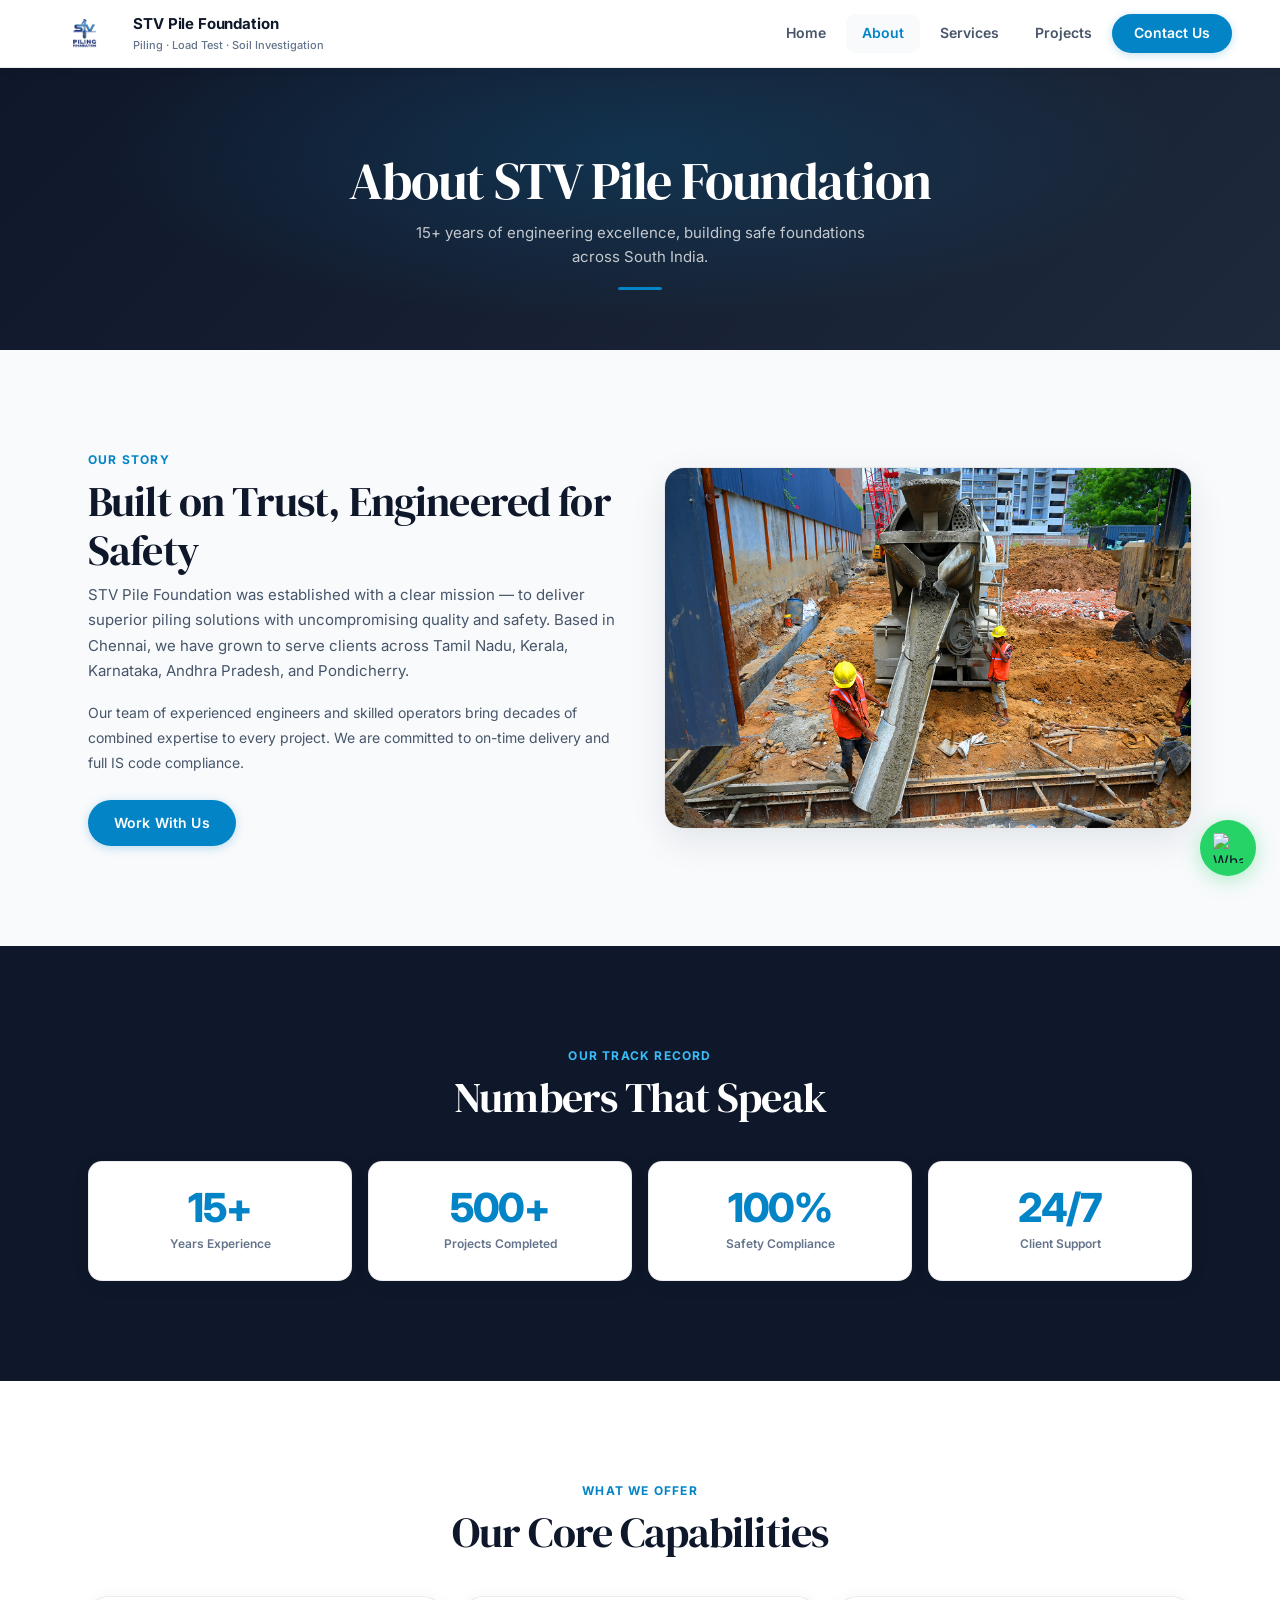
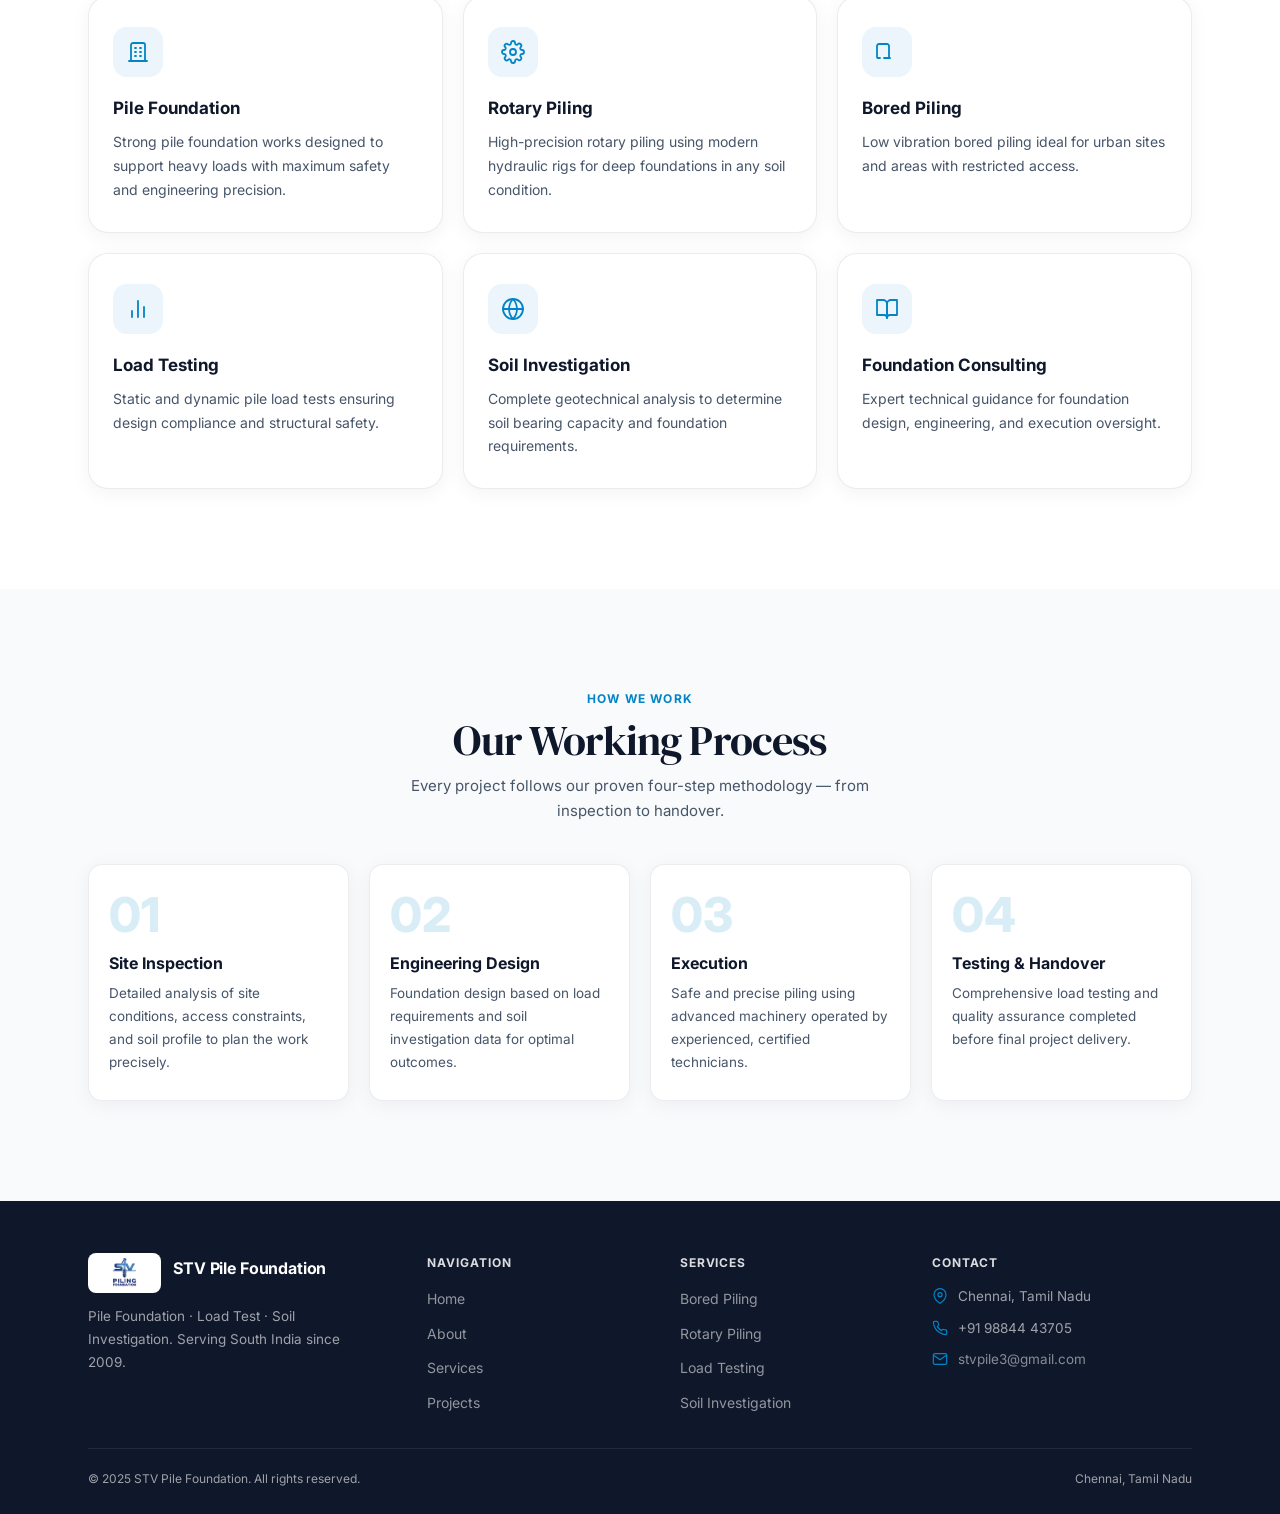
==== commit 72689eee: "Update STV website design and images" ====
--- a/about.html
+++ b/about.html
@@ -4,26 +4,26 @@
 <meta charset="utf-8"/>
 <meta name="viewport" content="width=device-width,initial-scale=1"/>
 <title>About STV Pile Foundation | Experienced Piling Contractors Since 2009</title>
-<meta name="description" content="Learn about STV Pile Foundation — 15+ years of expertise in pile foundation, load testing & soil investigation. 500+ projects completed across Tamil Nadu, Kerala & Andhra Pradesh."/>
+<meta name="description" content="Learn about STV Pile Foundation — 15+ years of expertise in pile foundation, load testing & soil investigation. 500+ projects completed across Tamil Nadu, Kerala, Karnataka, Andhra Pradesh & Pondicherry."/>
 <meta name="keywords" content="about STV pile foundation, piling company Chennai, experienced piling contractor, foundation engineering company Tamil Nadu, pile foundation specialists South India"/>
 <meta name="robots" content="index, follow"/>
 <link rel="canonical" href="https://stvpile.in/about.html"/>
 <meta property="og:title" content="About STV Pile Foundation | Experienced Piling Contractors Since 2009"/>
 <meta property="og:description" content="15+ years of expertise in pile foundation, load testing & soil investigation. 500+ projects completed across South India."/>
-<meta property="og:image" content="https://stvpile.in/Images/logo.png"/>
+<meta property="og:image" content="https://stvpile.in/assets/images/logo.png"/>
 <meta property="og:url" content="https://stvpile.in/about.html"/>
 <meta property="og:type" content="website"/>
-<link rel="icon" type="image/png" href="Images/logo.png"/>
-<link rel="apple-touch-icon" href="Images/logo.png"/>
+<link rel="icon" type="image/png" href="assets/images/logo.png"/>
+<link rel="apple-touch-icon" href="assets/images/logo.png"/>
 <link rel="preconnect" href="https://fonts.googleapis.com"/>
 <link rel="preconnect" href="https://fonts.gstatic.com" crossorigin/>
-<link rel="stylesheet" href="style.css"/>
+<link rel="stylesheet" href="assets/css/style.css"/>
 </head>
 <body>
 
 <nav class="navbar">
   <a href="index.html" class="nav-brand">
-    <img class="nav-logo" src="Images/logo.png" alt="STV Pile Foundation Logo"/>
+    <img class="nav-logo" src="assets/images/logo.png" alt="STV Pile Foundation Logo"/>
     <div><div class="nav-name">STV Pile Foundation</div><div class="nav-sub">Piling · Load Test · Soil Investigation</div></div>
   </a>
   <ul class="mainnav" id="mainnav">
@@ -49,14 +49,14 @@
       <div>
         <div class="section-label">Our Story</div>
         <h2 class="section-title">Built on Trust, Engineered for Safety</h2>
-        <p class="section-sub" style="max-width:100%">STV Pile Foundation was established with a clear mission — to deliver superior piling solutions with uncompromising quality and safety. Based in Chennai, we have grown to serve clients across Tamil Nadu, Kerala, and Andhra Pradesh.</p>
+        <p class="section-sub" style="max-width:100%">STV Pile Foundation was established with a clear mission — to deliver superior piling solutions with uncompromising quality and safety. Based in Chennai, we have grown to serve clients across Tamil Nadu, Kerala, Karnataka, Andhra Pradesh, and Pondicherry.</p>
         <p style="margin-top:16px;color:var(--text-2);font-size:14px;line-height:1.8">Our team of experienced engineers and skilled operators bring decades of combined expertise to every project. We are committed to on-time delivery and full IS code compliance.</p>
         <div style="margin-top:24px">
           <a href="contact.html" class="btn btn-primary">Work With Us</a>
         </div>
       </div>
       <div class="about-img">
-        <img src="imgg1.jpg" alt="STV Pile Foundation team at work on a piling project site"/>
+        <img src="assets/images/imgg1.jpg" alt="STV Pile Foundation team at work on a piling project site"/>
       </div>
     </div>
   </div>
@@ -70,10 +70,10 @@
       <h2 class="section-title">Numbers That Speak</h2>
     </div>
     <div class="stats-row">
-      <div class="stat-card anim" style="background:rgba(255,255,255,.05);border-color:rgba(255,255,255,.08)"><div class="num">15+</div><div class="lbl" style="color:rgba(255,255,255,.5)">Years Experience</div></div>
-      <div class="stat-card anim" style="background:rgba(255,255,255,.05);border-color:rgba(255,255,255,.08);animation-delay:.06s"><div class="num">500+</div><div class="lbl" style="color:rgba(255,255,255,.5)">Projects Completed</div></div>
-      <div class="stat-card anim" style="background:rgba(255,255,255,.05);border-color:rgba(255,255,255,.08);animation-delay:.12s"><div class="num">100%</div><div class="lbl" style="color:rgba(255,255,255,.5)">Safety Compliance</div></div>
-      <div class="stat-card anim" style="background:rgba(255,255,255,.05);border-color:rgba(255,255,255,.08);animation-delay:.18s"><div class="num">24/7</div><div class="lbl" style="color:rgba(255,255,255,.5)">Client Support</div></div>
+      <div class="stat-card anim"><div class="num">15+</div><div class="lbl">Years Experience</div></div>
+      <div class="stat-card anim" style="animation-delay:.06s"><div class="num">500+</div><div class="lbl">Projects Completed</div></div>
+      <div class="stat-card anim" style="animation-delay:.12s"><div class="num">100%</div><div class="lbl">Safety Compliance</div></div>
+      <div class="stat-card anim" style="animation-delay:.18s"><div class="num">24/7</div><div class="lbl">Client Support</div></div>
     </div>
   </div>
 </section>
@@ -117,7 +117,7 @@
 <footer>
   <div class="container">
     <div class="footer-grid">
-      <div class="footer-brand"><div class="nav-brand" style="margin-bottom:12px"><img class="nav-logo" src="Images/logo.png" alt="STV Logo"/><div><div class="nav-name">STV Pile Foundation</div></div></div><p>Pile Foundation · Load Test · Soil Investigation. Serving South India since 2009.</p></div>
+      <div class="footer-brand"><div class="nav-brand" style="margin-bottom:12px"><img class="nav-logo" src="assets/images/logo.png" alt="STV Logo"/><div><div class="nav-name">STV Pile Foundation</div></div></div><p>Pile Foundation · Load Test · Soil Investigation. Serving South India since 2009.</p></div>
       <div><h4>Navigation</h4><ul class="footer-links"><li><a href="index.html">Home</a></li><li><a href="about.html">About</a></li><li><a href="service.html">Services</a></li><li><a href="project.html">Projects</a></li></ul></div>
       <div><h4>Services</h4><ul class="footer-links"><li><a href="service.html">Bored Piling</a></li><li><a href="service.html">Rotary Piling</a></li><li><a href="service.html">Load Testing</a></li><li><a href="service.html">Soil Investigation</a></li></ul></div>
       <div><h4>Contact</h4><div class="footer-contact-item"><svg viewBox="0 0 24 24"><path d="M21 10c0 7-9 13-9 13s-9-6-9-13a9 9 0 0118 0z"/><circle cx="12" cy="10" r="3"/></svg><span>Chennai, Tamil Nadu</span></div><div class="footer-contact-item"><svg viewBox="0 0 24 24"><path d="M22 16.92v3a2 2 0 01-2.18 2 19.79 19.79 0 01-8.63-3.07 19.5 19.5 0 01-6-6 19.79 19.79 0 01-3.07-8.67A2 2 0 014.11 2h3a2 2 0 012 1.72 12.84 12.84 0 00.7 2.81 2 2 0 01-.45 2.11L8.09 9.91a16 16 0 006 6l1.27-1.27a2 2 0 012.11-.45 12.84 12.84 0 002.81.7A2 2 0 0122 16.92z"/></svg><span>+91 98844 43705</span></div><div class="footer-contact-item"><svg viewBox="0 0 24 24"><path d="M4 4h16c1.1 0 2 .9 2 2v12c0 1.1-.9 2-2 2H4c-1.1 0-2-.9-2-2V6c0-1.1.9-2 2-2z"/><polyline points="22,6 12,13 2,6"/></svg><a href="mailto:stvpile3@gmail.com" style="color:rgba(255,255,255,.5)">stvpile3@gmail.com</a></div></div>
--- a/assets/css/style.css
+++ b/assets/css/style.css
@@ -0,0 +1,433 @@
+/* ============================================================
+   STV PILE FOUNDATION — Pure White Modern Light Design System
+   ============================================================ */
+@import url('https://fonts.googleapis.com/css2?family=DM+Serif+Display&family=Inter:wght@300;400;500;600;700;800&display=swap');
+
+*,*::before,*::after{box-sizing:border-box;margin:0;padding:0}
+
+:root{
+  --text:#0f172a;--text-2:#475569;--text-3:#64748b;
+  --bg:#ffffff;--bg-2:#ffffff;--bg-3:#f8fafc;
+  --surface:#ffffff;--surface-border:rgba(15,23,42,.08);
+  --accent:#0284c7;--accent-hover:#0369a1;--accent-glow:rgba(2,132,199,.12);
+  --accent-g:linear-gradient(135deg,#0284c7,#0369a1);
+  --dark:#0f172a;--dark-2:#1e293b;
+  --cyan:#0ea5e9;--amber:#d97706;--green:#16a34a;
+  --radius:14px;--radius-lg:20px;--radius-xl:28px;
+  --shadow-xs:0 1px 3px rgba(15,23,42,.04);
+  --shadow:0 4px 20px rgba(15,23,42,.05);
+  --shadow-lg:0 12px 36px rgba(15,23,42,.09);
+  --shadow-glow:0 0 24px rgba(2,132,199,.15);
+  --ease:cubic-bezier(.4,0,.2,1);
+  --font:'Inter',-apple-system,BlinkMacSystemFont,'Segoe UI',Roboto,sans-serif;
+  --font-serif:'DM Serif Display',Georgia,serif;
+}
+
+html{scroll-behavior:smooth;-webkit-font-smoothing:antialiased;-moz-osx-font-smoothing:grayscale}
+body{font-family:var(--font);background:var(--bg);color:var(--text);line-height:1.6;overflow-x:hidden}
+a{color:inherit;text-decoration:none}
+img{max-width:100%;display:block}
+ul{list-style:none}
+
+/* Custom scrollbar */
+::-webkit-scrollbar{width:8px}
+::-webkit-scrollbar-track{background:var(--bg-3)}
+::-webkit-scrollbar-thumb{background:#cbd5e1;border-radius:4px}
+::-webkit-scrollbar-thumb:hover{background:var(--accent)}
+
+/* ======================== NAVBAR ======================== */
+.navbar{
+  position:sticky;top:0;left:0;right:0;z-index:100;
+  background:rgba(255,255,255,.95);
+  backdrop-filter:saturate(180%) blur(16px);-webkit-backdrop-filter:saturate(180%) blur(16px);
+  border-bottom:1px solid rgba(15,23,42,.08);
+  padding:0 20px;display:flex;align-items:center;justify-content:space-between;
+  height:64px;transition:all .3s var(--ease);
+  box-shadow:0 2px 12px rgba(15,23,42,.04);
+}
+.nav-brand{display:flex;align-items:center;gap:12px}
+.nav-logo{height:40px;width:auto;object-fit:contain;border-radius:8px}
+.nav-name{font-size:15px;font-weight:700;color:var(--text);letter-spacing:-.01em}
+.nav-sub{font-size:11px;color:var(--text-3);font-weight:500;margin-top:1px}
+.mainnav{
+  display:none;flex-direction:column;position:absolute;top:64px;left:0;right:0;
+  background:rgba(255,255,255,.98);backdrop-filter:blur(20px);-webkit-backdrop-filter:blur(20px);
+  padding:12px 16px 20px;border-bottom:1px solid rgba(15,23,42,.08);gap:4px;
+  box-shadow:0 12px 32px rgba(15,23,42,.1);
+}
+.mainnav.open{display:flex}
+.mainnav a{
+  font-size:14px;font-weight:600;color:var(--text-2);
+  padding:10px 16px;border-radius:10px;transition:all .2s var(--ease);display:block;
+}
+.mainnav a:hover,.mainnav a.active{background:var(--bg-3);color:var(--accent)}
+
+/* Contact Us Button in Nav - Normal Professional Style */
+.nav-cta{
+  background:var(--accent)!important;
+  color:#ffffff!important;
+  text-align:center;
+  border-radius:20px!important;
+  font-weight:600!important;
+  padding:9px 20px!important;
+  transition:background .25s var(--ease), transform .2s var(--ease), box-shadow .25s var(--ease)!important;
+  box-shadow:0 2px 8px rgba(2,132,199,.25)!important;
+}
+.nav-cta:hover{
+  background:var(--accent-hover)!important;
+  transform:translateY(-1px)!important;
+  box-shadow:0 4px 14px rgba(2,132,199,.35)!important;
+}
+
+.mobile-menu-btn{display:flex;flex-direction:column;gap:5px;background:none;border:none;cursor:pointer;padding:8px;width:40px;height:40px;align-items:center;justify-content:center}
+.mobile-menu-btn span{display:block;width:20px;height:2px;background:var(--text);border-radius:2px;transition:all .3s var(--ease)}
+.mobile-menu-btn.open span:nth-child(1){transform:translateY(7px) rotate(45deg)}
+.mobile-menu-btn.open span:nth-child(2){opacity:0}
+.mobile-menu-btn.open span:nth-child(3){transform:translateY(-7px) rotate(-45deg)}
+
+/* ======================== PAGE BANNER ======================== */
+.page-banner{
+  background:linear-gradient(135deg, #0f172a 0%, #1e293b 100%);
+  color:#fff;text-align:center;
+  padding:72px 20px 52px;position:relative;overflow:hidden;
+}
+.page-banner::before{
+  content:'';position:absolute;inset:0;
+  background:radial-gradient(ellipse at 50% 30%,rgba(2,132,199,.2) 0%,transparent 60%);
+}
+.page-banner h1{
+  font-family:var(--font-serif);font-size:clamp(32px,6vw,52px);font-weight:400;
+  letter-spacing:-.02em;line-height:1.1;position:relative;z-index:1;
+}
+.page-banner p{margin-top:12px;font-size:15px;color:rgba(255,255,255,.75);max-width:500px;margin-inline:auto;position:relative;z-index:1}
+.banner-line{width:44px;height:3px;background:var(--accent);margin:18px auto 0;border-radius:4px;position:relative;z-index:1}
+
+/* ======================== HERO ======================== */
+.hero{
+  position:relative;height:90svh;min-height:540px;
+  display:flex;align-items:flex-end;overflow:hidden;
+  background:var(--dark);
+}
+.hero-slides{position:absolute;inset:0}
+.slide{
+  position:absolute;inset:0;background-size:cover;background-position:center;
+  opacity:0;transition:opacity 1s ease,transform 7s ease;transform:scale(1.05);
+}
+.slide.show{opacity:1;transform:scale(1)}
+.hero-overlay{
+  position:absolute;inset:0;
+  background:linear-gradient(to top, rgba(15,23,42,.92) 0%, rgba(15,23,42,.45) 50%, rgba(15,23,42,.2) 100%);
+}
+.hero-content{position:relative;z-index:2;padding:0 20px 52px;width:100%;max-width:1200px;margin:0 auto}
+.hero-tag{
+  display:inline-flex;align-items:center;gap:8px;
+  background:rgba(255,255,255,.15);backdrop-filter:blur(12px);
+  border:1px solid rgba(255,255,255,.25);
+  color:#ffffff;font-size:12px;font-weight:600;letter-spacing:.03em;
+  padding:6px 16px;border-radius:20px;margin-bottom:18px;
+}
+.hero-tag span{width:7px;height:7px;border-radius:50%;background:#4ade80;display:block;box-shadow:0 0 8px #4ade80}
+.hero h1{
+  font-family:var(--font-serif);font-size:clamp(34px,7vw,68px);font-weight:400;
+  color:#fff;letter-spacing:-.02em;line-height:1.08;max-width:680px;margin-bottom:18px;
+}
+.hero h1 em{font-style:normal;color:#38bdf8}
+.hero p{font-size:16px;color:rgba(255,255,255,.82);max-width:460px;line-height:1.7;margin-bottom:28px}
+.hero-btns{display:flex;gap:12px;flex-wrap:wrap}
+.hero-dots{position:absolute;bottom:20px;left:50%;transform:translateX(-50%);z-index:4;display:flex;gap:8px}
+.dot{width:8px;height:8px;border-radius:50%;background:rgba(255,255,255,.3);cursor:pointer;transition:all .3s var(--ease)}
+.dot.active{background:#ffffff;width:24px;border-radius:4px}
+.hero-arrows{position:absolute;right:20px;top:50%;transform:translateY(-50%);z-index:4;display:flex;flex-direction:column;gap:8px}
+.arrow-btn{
+  width:40px;height:40px;
+  background:rgba(255,255,255,.15);backdrop-filter:blur(12px);
+  border:1px solid rgba(255,255,255,.2);border-radius:50%;
+  cursor:pointer;color:#fff;font-size:16px;
+  display:flex;align-items:center;justify-content:center;
+  transition:all .25s var(--ease);user-select:none;
+}
+.arrow-btn:hover{background:rgba(255,255,255,.3);transform:scale(1.08)}
+
+/* ======================== TRUST BAR ======================== */
+.trust-bar{
+  background:var(--surface);
+  border-bottom:1px solid var(--surface-border);
+  box-shadow:var(--shadow-xs);
+  padding:0 20px;
+}
+.trust-inner{
+  max-width:1200px;margin:0 auto;
+  display:grid;grid-template-columns:1fr 1fr;gap:12px;
+}
+.trust-item{
+  display:flex;align-items:center;gap:12px;
+  padding:18px 12px;
+  transition:all .25s var(--ease);
+}
+.trust-icon{
+  width:42px;height:42px;border-radius:12px;
+  background:var(--bg-3);border:1px solid var(--surface-border);
+  display:flex;align-items:center;justify-content:center;flex-shrink:0;
+}
+.trust-icon svg{width:20px;height:20px;stroke:var(--accent);fill:none;stroke-width:1.8;stroke-linecap:round;stroke-linejoin:round}
+.trust-item strong{display:block;font-size:14px;font-weight:700;color:var(--text)}
+.trust-item .trust-label{font-size:11px;color:var(--text-3)}
+
+/* ======================== SECTIONS ======================== */
+.container{max-width:1200px;margin:0 auto;padding:0 20px}
+.section{padding:72px 0}
+.section-alt{background:var(--bg-3)}
+.section-dark{background:var(--dark);color:#fff}
+.section-dark .section-title{color:#fff}
+.section-dark .section-sub{color:rgba(255,255,255,.7)}
+.section-dark .section-label{color:#38bdf8}
+.section-label{font-size:12px;font-weight:700;letter-spacing:.1em;text-transform:uppercase;color:var(--accent);margin-bottom:8px}
+.section-title{font-family:var(--font-serif);font-size:clamp(28px,4.5vw,42px);font-weight:400;letter-spacing:-.02em;color:var(--text);line-height:1.15}
+.section-sub{font-size:15px;color:var(--text-2);max-width:520px;margin-top:8px;line-height:1.7}
+.section-head{margin-bottom:40px}
+.section-head.centered{text-align:center}
+.section-head.centered .section-sub{margin-inline:auto}
+
+/* ======================== BUTTONS ======================== */
+.btn{
+  display:inline-flex;align-items:center;justify-content:center;
+  padding:12px 26px;border-radius:24px;font-size:14px;font-weight:600;letter-spacing:.01em;
+  transition:all .25s var(--ease);cursor:pointer;border:none;font-family:var(--font);
+}
+.btn-primary{background:var(--accent);color:#fff;box-shadow:0 2px 10px rgba(2,132,199,.25)}
+.btn-primary:hover{background:var(--accent-hover);transform:translateY(-1px);box-shadow:0 4px 16px rgba(2,132,199,.35)}
+.btn-outline{background:transparent;color:var(--accent);border:1.5px solid var(--accent)}
+.btn-outline:hover{background:var(--accent);color:#fff;transform:translateY(-1px)}
+.btn-white{background:#fff;color:var(--accent);box-shadow:0 2px 8px rgba(0,0,0,.1)}
+.btn-white:hover{background:rgba(255,255,255,.92);transform:translateY(-1px)}
+.btn-ghost{background:rgba(255,255,255,.15);backdrop-filter:blur(8px);color:#fff;border:1px solid rgba(255,255,255,.25)}
+.btn-ghost:hover{background:rgba(255,255,255,.25)}
+
+/* ======================== SERVICE CARDS ======================== */
+.services-grid,.mini-cards{display:grid;grid-template-columns:1fr;gap:18px}
+.service-card{
+  background:var(--surface);border-radius:var(--radius-lg);padding:30px 24px;
+  box-shadow:var(--shadow);border:1px solid var(--surface-border);
+  transition:all .35s var(--ease);position:relative;overflow:hidden;
+}
+.service-card::before{
+  content:'';position:absolute;top:0;left:0;right:0;height:3px;
+  background:var(--accent);transform:scaleX(0);transform-origin:left;transition:transform .4s var(--ease);
+}
+.service-card:hover::before{transform:scaleX(1)}
+.service-card:hover{transform:translateY(-5px);box-shadow:var(--shadow-lg);border-color:rgba(2,132,199,.2)}
+.svc-icon{
+  width:50px;height:50px;background:rgba(2,132,199,.08);border-radius:14px;
+  display:flex;align-items:center;justify-content:center;margin-bottom:18px;
+}
+.svc-icon svg{width:24px;height:24px;stroke:var(--accent);fill:none;stroke-width:1.8;stroke-linecap:round;stroke-linejoin:round}
+.service-card h3{font-size:17px;font-weight:700;color:var(--text);margin-bottom:8px}
+.service-card p{font-size:14px;color:var(--text-2);line-height:1.7}
+
+/* ======================== PROJECT CARDS ======================== */
+.projects-grid{display:grid;grid-template-columns:1fr;gap:18px}
+.project-card{
+  background:var(--surface);border-radius:var(--radius-lg);overflow:hidden;
+  box-shadow:var(--shadow);border:1px solid var(--surface-border);
+  transition:all .35s var(--ease);
+}
+.project-card:hover{transform:translateY(-5px);box-shadow:var(--shadow-lg);border-color:rgba(2,132,199,.2)}
+.project-img-bg{height:220px;background-size:cover;background-position:center;transition:transform .5s var(--ease)}
+.project-card:hover .project-img-bg{transform:scale(1.05)}
+.project-body{padding:22px}
+.project-body h3{font-size:17px;font-weight:700;color:var(--text);margin-bottom:6px}
+.project-body p{font-size:13.5px;color:var(--text-2);line-height:1.7}
+.project-tag{
+  display:inline-block;margin-top:12px;
+  background:rgba(2,132,199,.08);color:var(--accent);
+  font-size:11.5px;font-weight:600;padding:5px 14px;border-radius:20px;
+}
+
+/* ======================== STAT CARDS ======================== */
+.stats-row{display:grid;grid-template-columns:repeat(2,1fr);gap:14px;margin-top:36px}
+.stat-card{
+  background:var(--surface);border-radius:var(--radius);padding:26px 16px;text-align:center;
+  box-shadow:var(--shadow);border:1px solid var(--surface-border);
+  transition:all .3s var(--ease);
+}
+.stat-card:hover{transform:translateY(-3px);box-shadow:var(--shadow-lg)}
+.stat-card .num{font-size:40px;font-weight:800;color:var(--accent);letter-spacing:-.03em;line-height:1}
+.stat-card .lbl{font-size:12px;color:var(--text-3);margin-top:6px;font-weight:600}
+
+/* ======================== STEP CARDS ======================== */
+.steps-grid{display:grid;grid-template-columns:1fr;gap:16px;counter-reset:step}
+.step-card{
+  background:var(--surface);border-radius:var(--radius);padding:26px 20px;
+  box-shadow:var(--shadow);border:1px solid var(--surface-border);
+  position:relative;transition:all .3s var(--ease);
+}
+.step-card:hover{transform:translateY(-4px);box-shadow:var(--shadow-lg)}
+.step-num{font-size:48px;font-weight:800;color:rgba(2,132,199,.15);line-height:1;margin-bottom:12px}
+.step-card h4{font-size:16px;font-weight:700;color:var(--text);margin-bottom:6px}
+.step-card p{font-size:13.5px;color:var(--text-2);line-height:1.7}
+
+/* ======================== GLASS CARD ======================== */
+.glass-card{
+  background:var(--surface);border:1px solid var(--surface-border);
+  border-radius:var(--radius-lg);box-shadow:var(--shadow);
+  padding:28px 20px;transition:all .35s var(--ease);
+}
+.glass-card:hover{transform:translateY(-4px);box-shadow:var(--shadow-lg)}
+
+/* ======================== PROJECTS TEASER (Home) ======================== */
+.projects-teaser{display:grid;grid-template-columns:1fr;gap:18px}
+.proj-main{
+  border-radius:var(--radius-lg);overflow:hidden;position:relative;min-height:260px;
+  box-shadow:var(--shadow);border:1px solid var(--surface-border);
+}
+.proj-main img{width:100%;height:100%;object-fit:cover;position:absolute;inset:0;transition:transform .6s var(--ease)}
+.proj-main:hover img{transform:scale(1.05)}
+.proj-main-overlay{
+  position:absolute;inset:0;
+  background:linear-gradient(to top,rgba(15,23,42,.85) 0%,transparent 60%);
+  display:flex;align-items:flex-end;padding:24px;color:#fff;
+}
+.proj-main-overlay h3{font-size:22px;font-weight:700}
+.proj-main-overlay p{font-size:13px;color:rgba(255,255,255,.8);margin-top:4px}
+.proj-side{display:flex;flex-direction:column;gap:12px}
+.proj-side-item{
+  background:var(--surface);border-radius:var(--radius);padding:18px;
+  box-shadow:var(--shadow);border:1px solid var(--surface-border);
+  display:flex;align-items:center;gap:14px;transition:all .3s var(--ease);
+}
+.proj-side-item:hover{transform:translateX(4px);box-shadow:var(--shadow-lg)}
+.proj-side-icon{
+  width:44px;height:44px;border-radius:12px;flex-shrink:0;
+  background:rgba(2,132,199,.08);display:flex;align-items:center;justify-content:center;
+}
+.proj-side-icon svg{width:20px;height:20px;stroke:var(--accent);fill:none;stroke-width:1.8}
+.proj-side-item strong{display:block;font-size:14px;color:var(--text)}
+.proj-side-item .side-label{font-size:12px;color:var(--text-3)}
+
+/* ======================== CTA ======================== */
+.cta-section{
+  background:var(--accent);
+  border-radius:var(--radius-xl);padding:44px 28px;
+  color:#fff;text-align:center;box-shadow:0 8px 30px rgba(2,132,199,.3);
+  position:relative;overflow:hidden;
+}
+.cta-section::before{content:'';position:absolute;top:-60px;right:-60px;width:220px;height:220px;border-radius:50%;background:rgba(255,255,255,.08)}
+.cta-section h2{font-family:var(--font-serif);font-size:clamp(24px,5vw,34px);font-weight:400;letter-spacing:-.02em}
+.cta-section p{opacity:.9;margin-top:10px;font-size:15px}
+.cta-btns{display:flex;gap:12px;flex-wrap:wrap;justify-content:center;margin-top:26px}
+
+/* ======================== CONTACT ======================== */
+.contact-layout{display:grid;grid-template-columns:1fr;gap:28px;align-items:start}
+.info-card{
+  background:var(--surface);border-radius:var(--radius);padding:20px;
+  display:flex;align-items:center;gap:16px;box-shadow:var(--shadow);
+  border:1px solid var(--surface-border);margin-bottom:12px;transition:all .3s var(--ease);
+  border-left:4px solid var(--accent);
+}
+.info-card:hover{transform:translateX(5px);box-shadow:var(--shadow-lg)}
+.info-icon{
+  width:46px;height:46px;flex-shrink:0;border-radius:12px;
+  background:rgba(2,132,199,.08);display:flex;align-items:center;justify-content:center;
+}
+.info-icon svg{width:22px;height:22px;stroke:var(--accent);fill:none;stroke-width:1.8;stroke-linecap:round;stroke-linejoin:round}
+.info-text h3{font-size:14.5px;font-weight:700;color:var(--text);margin-bottom:2px}
+.info-text p,.info-text a{font-size:13.5px;color:var(--text-2);line-height:1.6}
+.info-text a:hover{color:var(--accent)}
+.contact-panel{
+  background:linear-gradient(135deg,#0f172a 0%,#1e293b 100%);
+  border-radius:var(--radius-lg);padding:34px 26px;color:#fff;
+  position:relative;overflow:hidden;box-shadow:var(--shadow-lg);
+}
+.contact-panel h3{font-family:var(--font-serif);font-size:26px;font-weight:400;margin-bottom:10px}
+.contact-panel p{font-size:14px;color:rgba(255,255,255,.8);line-height:1.7}
+.check-list{margin-top:20px;display:flex;flex-direction:column;gap:10px}
+.check-list li{font-size:14px;color:rgba(255,255,255,.9);display:flex;gap:10px;align-items:flex-start;list-style:none}
+.check-list li::before{content:'✓';font-weight:700;color:#38bdf8;flex-shrink:0}
+.service-coverage{
+  margin-top:16px;background:var(--surface);border-radius:var(--radius);
+  padding:24px;box-shadow:var(--shadow);border:1px solid var(--surface-border);
+}
+.service-coverage h4{font-size:12px;font-weight:700;letter-spacing:.08em;text-transform:uppercase;color:var(--text-3);margin-bottom:12px}
+.coverage-tags{display:flex;gap:8px;flex-wrap:wrap}
+.coverage-tag{background:rgba(2,132,199,.08);color:var(--accent);font-size:12px;font-weight:600;padding:6px 14px;border-radius:16px}
+
+/* ======================== ABOUT GRID ======================== */
+.about-grid{display:grid;grid-template-columns:1fr;gap:32px;align-items:center}
+.about-img{border-radius:var(--radius-lg);overflow:hidden;box-shadow:var(--shadow-lg);border:1px solid var(--surface-border)}
+.about-img img{width:100%;height:300px;object-fit:cover}
+
+/* ======================== REGION CARDS ======================== */
+.region-grid{display:grid;grid-template-columns:1fr;gap:16px}
+
+/* ======================== FOOTER ======================== */
+footer{background:var(--dark);color:rgba(255,255,255,.6);padding:52px 0 26px}
+.footer-grid{display:grid;grid-template-columns:1fr;gap:36px;margin-bottom:32px}
+.footer-brand .nav-name{color:#fff;font-size:16px;margin-bottom:8px}
+.footer-brand p{font-size:13.5px;line-height:1.7;max-width:280px}
+footer h4{color:rgba(255,255,255,.85);font-size:12px;font-weight:700;letter-spacing:.08em;text-transform:uppercase;margin-bottom:14px}
+.footer-links{display:flex;flex-direction:column;gap:9px}
+.footer-links a{font-size:14px;color:rgba(255,255,255,.55);transition:color .2s}
+.footer-links a:hover{color:#ffffff}
+.footer-contact-item{display:flex;gap:10px;font-size:13.5px;margin-bottom:10px;align-items:flex-start}
+.footer-contact-item svg{width:16px;height:16px;stroke:var(--accent);fill:none;stroke-width:1.8;flex-shrink:0;margin-top:2px}
+.footer-divider{border:none;border-top:1px solid rgba(255,255,255,.08);margin-bottom:20px}
+.footer-bottom{display:flex;flex-direction:column;gap:4px;font-size:12px;text-align:center}
+
+/* ======================== WHATSAPP FAB ======================== */
+.wa{
+  position:fixed;right:20px;bottom:20px;width:54px;height:54px;border-radius:50%;
+  background:#25D366;display:flex;align-items:center;justify-content:center;
+  box-shadow:0 4px 20px rgba(37,211,102,.35);z-index:999;transition:all .3s var(--ease);
+}
+.wa:hover{transform:scale(1.1) translateY(-2px);box-shadow:0 6px 24px rgba(37,211,102,.45)}
+.wa img{width:28px;height:28px}
+
+/* ======================== ANIMATIONS ======================== */
+@keyframes fadeUp{from{opacity:0;transform:translateY(24px)}to{opacity:1;transform:translateY(0)}}
+.anim{opacity:0}
+.anim.visible{animation:fadeUp .6s var(--ease) forwards}
+
+/* ======================== TABLET (768px) ======================== */
+@media(min-width:768px){
+  .navbar{padding:0 32px;height:64px}
+  .mainnav{top:64px}
+  .hero-content{padding:0 32px 64px}
+  .hero h1{font-size:clamp(38px,6.5vw,68px)}
+  .container{padding:0 32px}
+  .section{padding:88px 0}
+  .trust-inner{grid-template-columns:repeat(4,1fr)}
+  .mini-cards,.services-grid{grid-template-columns:repeat(2,1fr);gap:20px}
+  .projects-grid{grid-template-columns:repeat(2,1fr);gap:20px}
+  .steps-grid{grid-template-columns:repeat(2,1fr);gap:20px}
+  .stats-row{grid-template-columns:repeat(4,1fr);gap:16px}
+  .projects-teaser{grid-template-columns:1.5fr 1fr;gap:20px}
+  .contact-layout{grid-template-columns:1fr 1fr;gap:36px}
+  .about-grid{grid-template-columns:1fr 1fr;gap:48px}
+  .about-img img{height:360px}
+  .region-grid{grid-template-columns:repeat(3,1fr);gap:20px}
+  .footer-grid{grid-template-columns:1.4fr 1fr 1fr 1.2fr;gap:36px}
+  .footer-bottom{flex-direction:row;justify-content:space-between}
+  .cta-section{padding:52px 44px;text-align:left;display:flex;align-items:center;justify-content:space-between;gap:36px}
+  .cta-btns{margin-top:0;justify-content:flex-end}
+  .page-banner{padding:84px 32px 60px}
+}
+
+/* ======================== DESKTOP (1024px) ======================== */
+@media(min-width:1024px){
+  .navbar{padding:0 48px;height:68px}
+  .mainnav{display:flex;flex-direction:row;position:static;background:none;backdrop-filter:none;padding:0;border-bottom:none;gap:4px;box-shadow:none}
+  .mainnav a{font-size:14px;padding:8px 16px}
+  .nav-cta{padding:8px 22px!important;border-radius:20px!important}
+  .mobile-menu-btn{display:none}
+  .hero-content{padding:0 48px 76px}
+  .container{padding:0 48px}
+  .section{padding:100px 0}
+  .mini-cards{grid-template-columns:repeat(4,1fr)}
+  .services-grid{grid-template-columns:repeat(3,1fr)}
+  .projects-grid{grid-template-columns:repeat(3,1fr)}
+  .steps-grid{grid-template-columns:repeat(4,1fr)}
+  .proj-main{min-height:360px}
+  .cta-section{padding:60px 52px}
+  .wa{right:24px;bottom:24px;width:56px;height:56px}
+  .wa img{width:30px;height:30px}
+}
